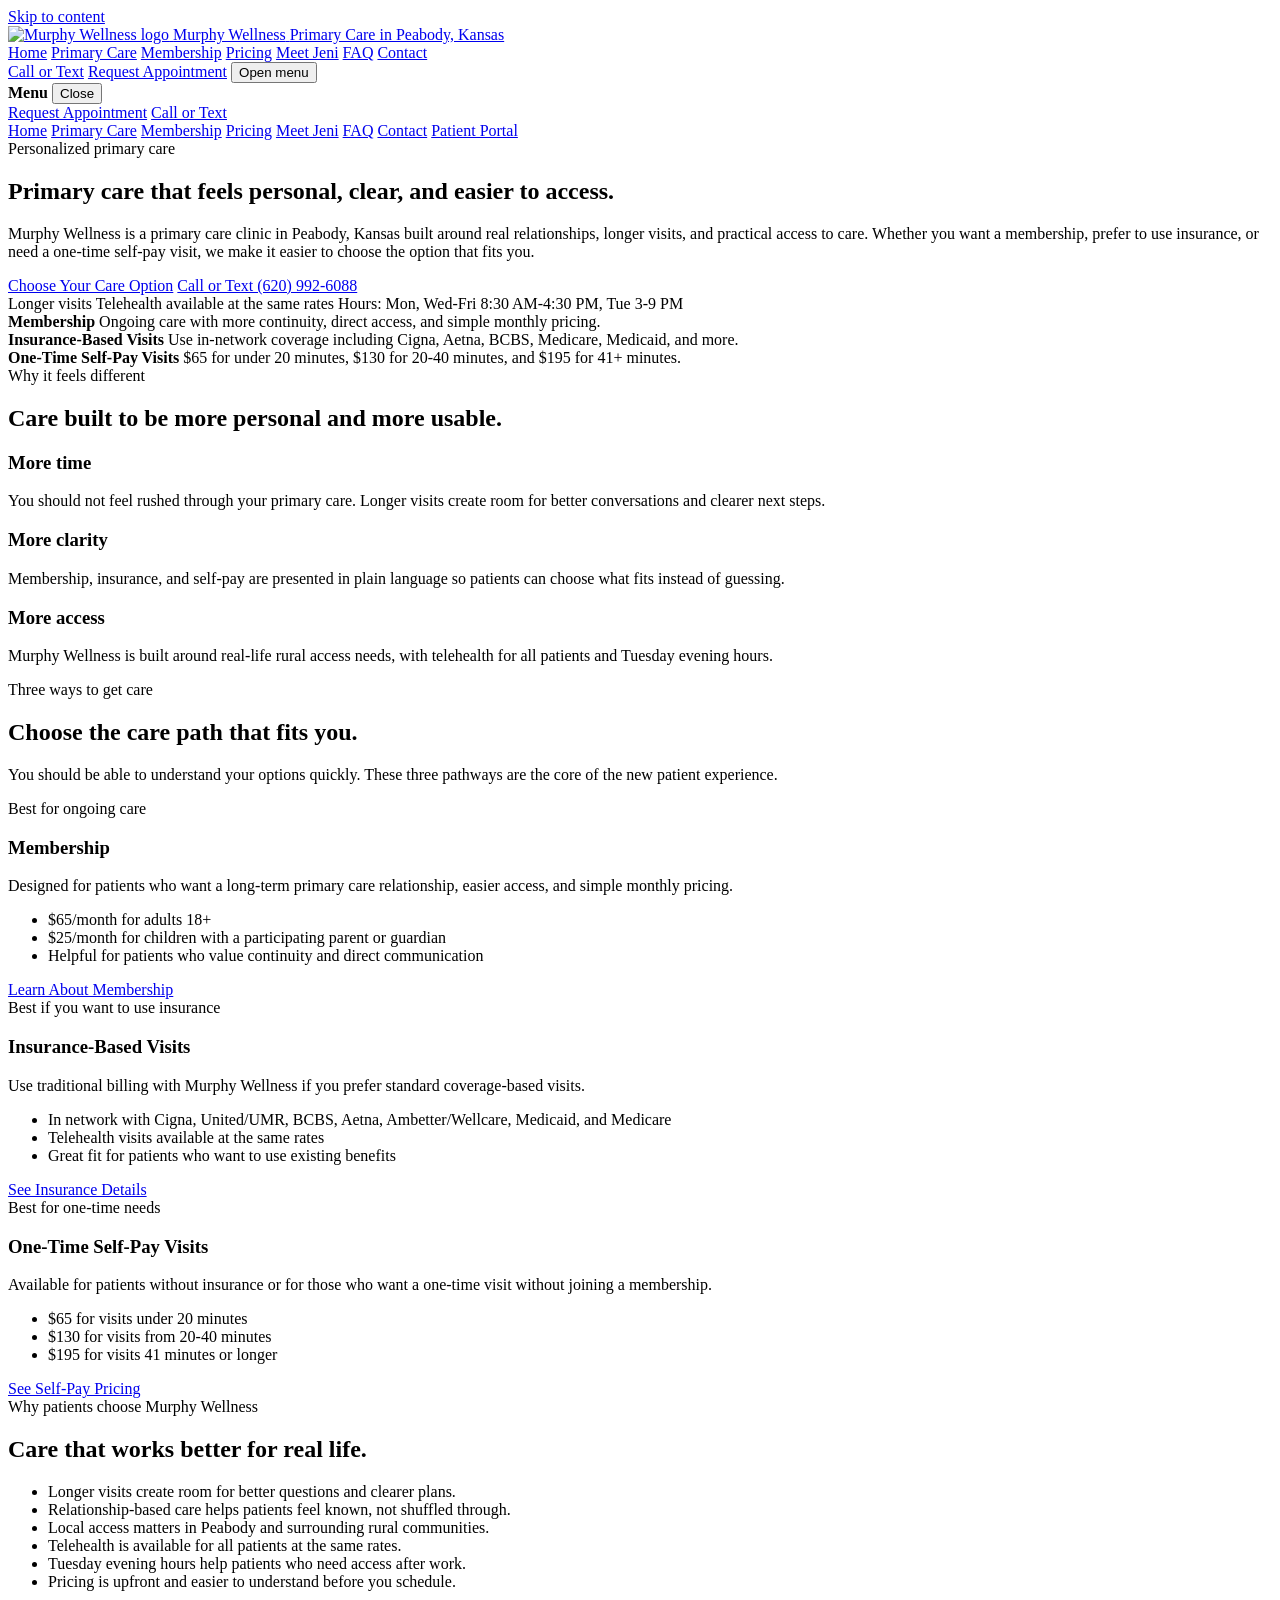
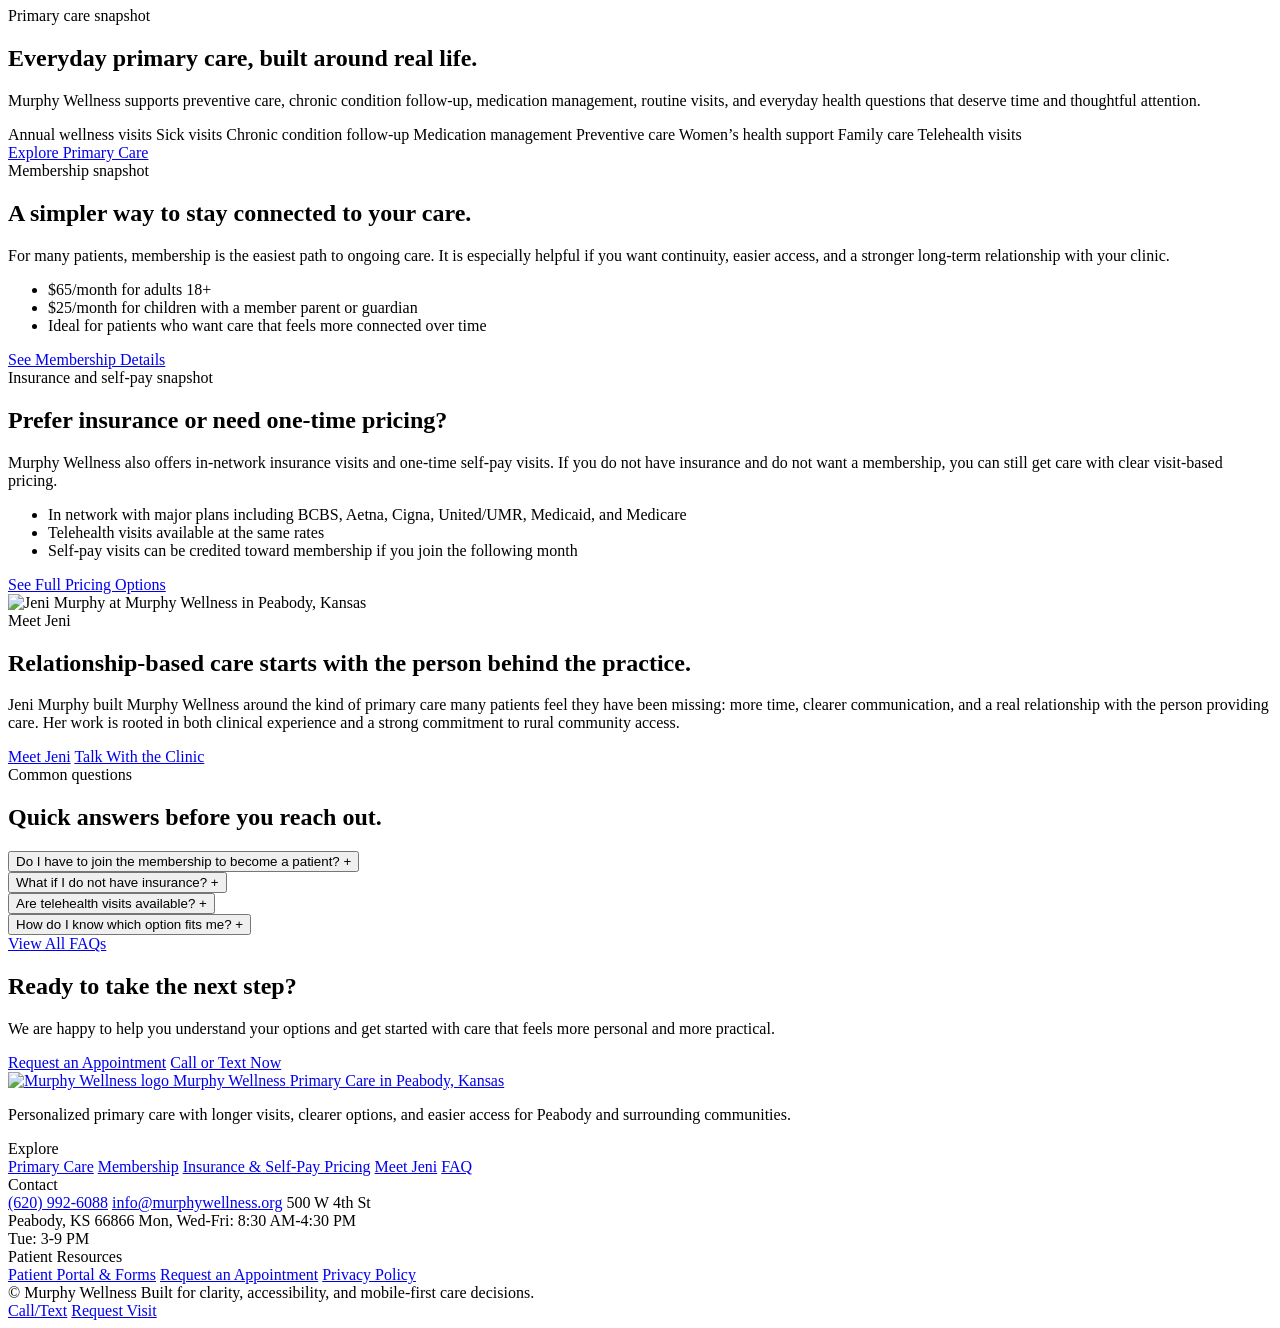
==== index.html @ ce794f13 "Add files via upload" ====
<!DOCTYPE html>
<html lang="en">
<head>
  <meta charset="utf-8">
  <meta name="viewport" content="width=device-width, initial-scale=1">
  <title>Murphy Wellness | Personalized Primary Care in Peabody, KS</title>
  <meta name="description" content="Murphy Wellness offers personalized primary care in Peabody, Kansas with membership, insurance-based visits, and one-time self-pay options from $65 to $195.">
  <link rel="preconnect" href="https://fonts.googleapis.com">
  <link rel="preconnect" href="https://fonts.gstatic.com" crossorigin>
  <link href="https://fonts.googleapis.com/css2?family=Fraunces:wght@600&family=Source+Sans+3:wght@400;600;700&display=swap" rel="stylesheet">
  <link rel="stylesheet" href="assets/css/styles.css">
</head>
<body>
  <a class="skip-link" href="#main">Skip to content</a>
  <header class="site-header" data-header>
    <div class="container header-inner">
      <a class="brand" href="index.html">
        <img class="brand-logo" src="assets/img/logo.jpeg" alt="Murphy Wellness logo">
        <span class="brand-text">
          <span class="brand-mark">Murphy Wellness</span>
          <span class="brand-sub">Primary Care in Peabody, Kansas</span>
        </span>
      </a>
      <nav class="desktop-nav" aria-label="Primary">
        <a href="index.html" aria-current="page">Home</a>
        <a href="primary-care.html">Primary Care</a>
        <a href="membership.html">Membership</a>
        <a href="pricing.html">Pricing</a>
        <a href="meet-jeni.html">Meet Jeni</a>
        <a href="faq.html">FAQ</a>
        <a href="contact.html">Contact</a>
      </nav>
      <div class="header-actions">
        <a class="button button-secondary" href="tel:16209926088">Call or Text</a>
        <a class="button button-primary" href="contact.html">Request Appointment</a>
        <button class="nav-toggle" type="button" aria-expanded="false" aria-controls="mobile-drawer" data-menu-toggle>
          <span class="nav-toggle-line"></span>
          <span class="sr-only">Open menu</span>
        </button>
      </div>
    </div>
  </header>

  <div class="mobile-drawer" id="mobile-drawer" aria-hidden="true" data-mobile-drawer>
    <div class="mobile-drawer-backdrop" data-menu-backdrop></div>
    <div class="mobile-drawer-panel">
      <div class="mobile-drawer-top">
        <strong>Menu</strong>
        <button class="drawer-close" type="button" data-menu-close>Close</button>
      </div>
      <a class="button button-primary" href="contact.html">Request Appointment</a>
      <a class="button button-secondary" href="tel:16209926088">Call or Text</a>
      <nav class="mobile-nav" aria-label="Mobile">
        <a href="index.html" aria-current="page">Home</a>
        <a href="primary-care.html">Primary Care</a>
        <a href="membership.html">Membership</a>
        <a href="pricing.html">Pricing</a>
        <a href="meet-jeni.html">Meet Jeni</a>
        <a href="faq.html">FAQ</a>
        <a href="contact.html">Contact</a>
        <a href="patient-portal.html">Patient Portal</a>
      </nav>
    </div>
  </div>

  <main id="main">
    <section class="home-hero">
      <div class="container hero-shell">
        <div class="hero-copy" data-reveal>
          <span class="eyebrow">Personalized primary care</span>
          <h1>Primary care that feels personal, clear, and easier to access.</h1>
          <p class="lead">Murphy Wellness is a primary care clinic in Peabody, Kansas built around real relationships, longer visits, and practical access to care. Whether you want a membership, prefer to use insurance, or need a one-time self-pay visit, we make it easier to choose the option that fits you.</p>
          <div class="hero-actions">
            <a class="button button-primary" href="pricing.html">Choose Your Care Option</a>
            <a class="button button-secondary" href="tel:16209926088">Call or Text (620) 992-6088</a>
          </div>
          <div class="hero-note">
            <span>Longer visits</span>
            <span>Telehealth available at the same rates</span>
            <span>Hours: Mon, Wed-Fri 8:30 AM-4:30 PM, Tue 3-9 PM</span>
          </div>
        </div>
        <div class="hero-visual" data-reveal>
          <div class="visual-stack">
            <div class="visual-card featured">
              <strong>Membership</strong>
              <span>Ongoing care with more continuity, direct access, and simple monthly pricing.</span>
            </div>
            <div class="visual-card">
              <strong>Insurance-Based Visits</strong>
              <span>Use in-network coverage including Cigna, Aetna, BCBS, Medicare, Medicaid, and more.</span>
            </div>
            <div class="visual-card">
              <strong>One-Time Self-Pay Visits</strong>
              <span>$65 for under 20 minutes, $130 for 20-40 minutes, and $195 for 41+ minutes.</span>
            </div>
          </div>
        </div>
      </div>
    </section>

    <section class="section alt">
      <div class="container">
        <div class="section-head" data-reveal>
          <span class="eyebrow">Why it feels different</span>
          <h2>Care built to be more personal and more usable.</h2>
        </div>
        <div class="grid-3">
          <article class="feature-card" data-reveal>
            <h3>More time</h3>
            <p>You should not feel rushed through your primary care. Longer visits create room for better conversations and clearer next steps.</p>
          </article>
          <article class="feature-card" data-reveal>
            <h3>More clarity</h3>
            <p>Membership, insurance, and self-pay are presented in plain language so patients can choose what fits instead of guessing.</p>
          </article>
          <article class="feature-card" data-reveal>
            <h3>More access</h3>
            <p>Murphy Wellness is built around real-life rural access needs, with telehealth for all patients and Tuesday evening hours.</p>
          </article>
        </div>
      </div>
    </section>

    <section class="section">
      <div class="container">
        <div class="section-head" data-reveal>
          <span class="eyebrow">Three ways to get care</span>
          <h2>Choose the care path that fits you.</h2>
          <p>You should be able to understand your options quickly. These three pathways are the core of the new patient experience.</p>
        </div>
        <div class="grid-3">
          <article class="card featured-card" data-reveal>
            <span class="mini-label">Best for ongoing care</span>
            <h3>Membership</h3>
            <p>Designed for patients who want a long-term primary care relationship, easier access, and simple monthly pricing.</p>
            <ul class="check-list">
              <li>$65/month for adults 18+</li>
              <li>$25/month for children with a participating parent or guardian</li>
              <li>Helpful for patients who value continuity and direct communication</li>
            </ul>
            <div class="option-actions">
              <a class="button button-primary" href="membership.html">Learn About Membership</a>
            </div>
          </article>
          <article class="card" data-reveal>
            <span class="mini-label">Best if you want to use insurance</span>
            <h3>Insurance-Based Visits</h3>
            <p>Use traditional billing with Murphy Wellness if you prefer standard coverage-based visits.</p>
            <ul class="check-list">
              <li>In network with Cigna, United/UMR, BCBS, Aetna, Ambetter/Wellcare, Medicaid, and Medicare</li>
              <li>Telehealth visits available at the same rates</li>
              <li>Great fit for patients who want to use existing benefits</li>
            </ul>
            <div class="option-actions">
              <a class="button button-secondary" href="pricing.html">See Insurance Details</a>
            </div>
          </article>
          <article class="card" data-reveal>
            <span class="mini-label">Best for one-time needs</span>
            <h3>One-Time Self-Pay Visits</h3>
            <p>Available for patients without insurance or for those who want a one-time visit without joining a membership.</p>
            <ul class="check-list">
              <li>$65 for visits under 20 minutes</li>
              <li>$130 for visits from 20-40 minutes</li>
              <li>$195 for visits 41 minutes or longer</li>
            </ul>
            <div class="option-actions">
              <a class="button button-secondary" href="pricing.html">See Self-Pay Pricing</a>
            </div>
          </article>
        </div>
      </div>
    </section>

    <section class="section alt">
      <div class="container split-panel">
        <div class="section-panel" data-reveal>
          <span class="eyebrow">Why patients choose Murphy Wellness</span>
          <h2>Care that works better for real life.</h2>
          <ul class="check-list">
            <li>Longer visits create room for better questions and clearer plans.</li>
            <li>Relationship-based care helps patients feel known, not shuffled through.</li>
            <li>Local access matters in Peabody and surrounding rural communities.</li>
            <li>Telehealth is available for all patients at the same rates.</li>
            <li>Tuesday evening hours help patients who need access after work.</li>
            <li>Pricing is upfront and easier to understand before you schedule.</li>
          </ul>
        </div>
        <div class="section-panel" data-reveal>
          <span class="eyebrow">Primary care snapshot</span>
          <h2>Everyday primary care, built around real life.</h2>
          <p>Murphy Wellness supports preventive care, chronic condition follow-up, medication management, routine visits, and everyday health questions that deserve time and thoughtful attention.</p>
          <div class="chip-wrap">
            <span class="chip">Annual wellness visits</span>
            <span class="chip">Sick visits</span>
            <span class="chip">Chronic condition follow-up</span>
            <span class="chip">Medication management</span>
            <span class="chip">Preventive care</span>
            <span class="chip">Women’s health support</span>
            <span class="chip">Family care</span>
            <span class="chip">Telehealth visits</span>
          </div>
          <div class="section-actions">
            <a class="button button-primary" href="primary-care.html">Explore Primary Care</a>
          </div>
        </div>
      </div>
    </section>

    <section class="section">
      <div class="container grid-2">
        <article class="pricing-panel featured-card" data-reveal>
          <span class="eyebrow">Membership snapshot</span>
          <h2>A simpler way to stay connected to your care.</h2>
          <p>For many patients, membership is the easiest path to ongoing care. It is especially helpful if you want continuity, easier access, and a stronger long-term relationship with your clinic.</p>
          <ul class="check-list">
            <li>$65/month for adults 18+</li>
            <li>$25/month for children with a member parent or guardian</li>
            <li>Ideal for patients who want care that feels more connected over time</li>
          </ul>
          <div class="section-actions">
            <a class="button button-primary" href="membership.html">See Membership Details</a>
          </div>
        </article>
        <article class="pricing-panel" data-reveal>
          <span class="eyebrow">Insurance and self-pay snapshot</span>
          <h2>Prefer insurance or need one-time pricing?</h2>
          <p>Murphy Wellness also offers in-network insurance visits and one-time self-pay visits. If you do not have insurance and do not want a membership, you can still get care with clear visit-based pricing.</p>
          <ul class="check-list">
            <li>In network with major plans including BCBS, Aetna, Cigna, United/UMR, Medicaid, and Medicare</li>
            <li>Telehealth visits available at the same rates</li>
            <li>Self-pay visits can be credited toward membership if you join the following month</li>
          </ul>
          <div class="section-actions">
            <a class="button button-secondary" href="pricing.html">See Full Pricing Options</a>
          </div>
        </article>
      </div>
    </section>

    <section class="section alt">
      <div class="container split-panel">
        <div class="photo-panel has-image" data-reveal>
          <img src="assets/img/jeni-murphy.jpg" alt="Jeni Murphy at Murphy Wellness in Peabody, Kansas">
        </div>
        <div class="section-panel" data-reveal>
          <span class="eyebrow">Meet Jeni</span>
          <h2>Relationship-based care starts with the person behind the practice.</h2>
          <p>Jeni Murphy built Murphy Wellness around the kind of primary care many patients feel they have been missing: more time, clearer communication, and a real relationship with the person providing care. Her work is rooted in both clinical experience and a strong commitment to rural community access.</p>
          <div class="section-actions">
            <a class="button button-primary" href="meet-jeni.html">Meet Jeni</a>
            <a class="button button-ghost" href="contact.html">Talk With the Clinic</a>
          </div>
        </div>
      </div>
    </section>

    <section class="section">
      <div class="container">
        <div class="section-head" data-reveal>
          <span class="eyebrow">Common questions</span>
          <h2>Quick answers before you reach out.</h2>
        </div>
        <div class="faq-group">
          <article class="faq-item" data-reveal>
            <button class="faq-trigger" type="button" aria-expanded="false" aria-controls="home-faq-1" data-accordion-trigger>
              <span>Do I have to join the membership to become a patient?</span>
              <span class="faq-icon">+</span>
            </button>
            <div class="faq-panel" id="home-faq-1" hidden>
              <p>No. Murphy Wellness offers membership, insurance-based visits, and one-time self-pay visits.</p>
            </div>
          </article>
          <article class="faq-item" data-reveal>
            <button class="faq-trigger" type="button" aria-expanded="false" aria-controls="home-faq-2" data-accordion-trigger>
              <span>What if I do not have insurance?</span>
              <span class="faq-icon">+</span>
            </button>
            <div class="faq-panel" id="home-faq-2" hidden>
              <p>You can schedule a one-time self-pay visit. Pricing is $65 for under 20 minutes, $130 for 20-40 minutes, and $195 for 41+ minutes.</p>
            </div>
          </article>
          <article class="faq-item" data-reveal>
            <button class="faq-trigger" type="button" aria-expanded="false" aria-controls="home-faq-3" data-accordion-trigger>
              <span>Are telehealth visits available?</span>
              <span class="faq-icon">+</span>
            </button>
            <div class="faq-panel" id="home-faq-3" hidden>
              <p>Yes. Telehealth visits are available for all patients at the same rates as in-person care.</p>
            </div>
          </article>
          <article class="faq-item" data-reveal>
            <button class="faq-trigger" type="button" aria-expanded="false" aria-controls="home-faq-4" data-accordion-trigger>
              <span>How do I know which option fits me?</span>
              <span class="faq-icon">+</span>
            </button>
            <div class="faq-panel" id="home-faq-4" hidden>
              <p>Call, text, or message the clinic. We can help you understand whether membership, insurance, or one-time self-pay makes the most sense for your needs.</p>
            </div>
          </article>
        </div>
        <div class="section-actions" data-reveal>
          <a class="button button-secondary" href="faq.html">View All FAQs</a>
        </div>
      </div>
    </section>

    <section class="section tight">
      <div class="container">
        <div class="cta-band" data-reveal>
          <h2>Ready to take the next step?</h2>
          <p>We are happy to help you understand your options and get started with care that feels more personal and more practical.</p>
          <div class="section-actions">
            <a class="button button-primary" href="contact.html">Request an Appointment</a>
            <a class="button button-secondary" href="tel:16209926088">Call or Text Now</a>
          </div>
        </div>
      </div>
    </section>
  </main>

  <footer class="site-footer">
    <div class="container">
      <div class="footer-grid">
        <div>
          <a class="brand" href="index.html">
            <img class="brand-logo" src="assets/img/logo.jpeg" alt="Murphy Wellness logo">
            <span class="brand-text">
              <span class="brand-mark">Murphy Wellness</span>
              <span class="brand-sub">Primary Care in Peabody, Kansas</span>
            </span>
          </a>
          <p>Personalized primary care with longer visits, clearer options, and easier access for Peabody and surrounding communities.</p>
        </div>
        <div>
          <div class="footer-title">Explore</div>
          <div class="footer-links">
            <a href="primary-care.html">Primary Care</a>
            <a href="membership.html">Membership</a>
            <a href="pricing.html">Insurance &amp; Self-Pay Pricing</a>
            <a href="meet-jeni.html">Meet Jeni</a>
            <a href="faq.html">FAQ</a>
          </div>
        </div>
        <div>
          <div class="footer-title">Contact</div>
          <div class="footer-links">
            <a href="tel:16209926088">(620) 992-6088</a>
            <a href="mailto:info@murphywellness.org">info@murphywellness.org</a>
            <span>500 W 4th St<br>Peabody, KS 66866</span>
            <span>Mon, Wed-Fri: 8:30 AM-4:30 PM<br>Tue: 3-9 PM</span>
          </div>
        </div>
        <div>
          <div class="footer-title">Patient Resources</div>
          <div class="footer-links">
            <a href="patient-portal.html">Patient Portal &amp; Forms</a>
            <a href="contact.html">Request an Appointment</a>
            <a href="privacy-policy.html">Privacy Policy</a>
          </div>
        </div>
      </div>
      <div class="footer-bottom">
        <span>&copy; <span data-year></span> Murphy Wellness</span>
        <span>Built for clarity, accessibility, and mobile-first care decisions.</span>
      </div>
    </div>
  </footer>

  <div class="sticky-mobile-cta">
    <a class="button button-secondary" href="tel:16209926088">Call/Text</a>
    <a class="button button-primary" href="contact.html">Request Visit</a>
  </div>

  <script src="assets/js/site.js" defer></script>
</body>
</html>
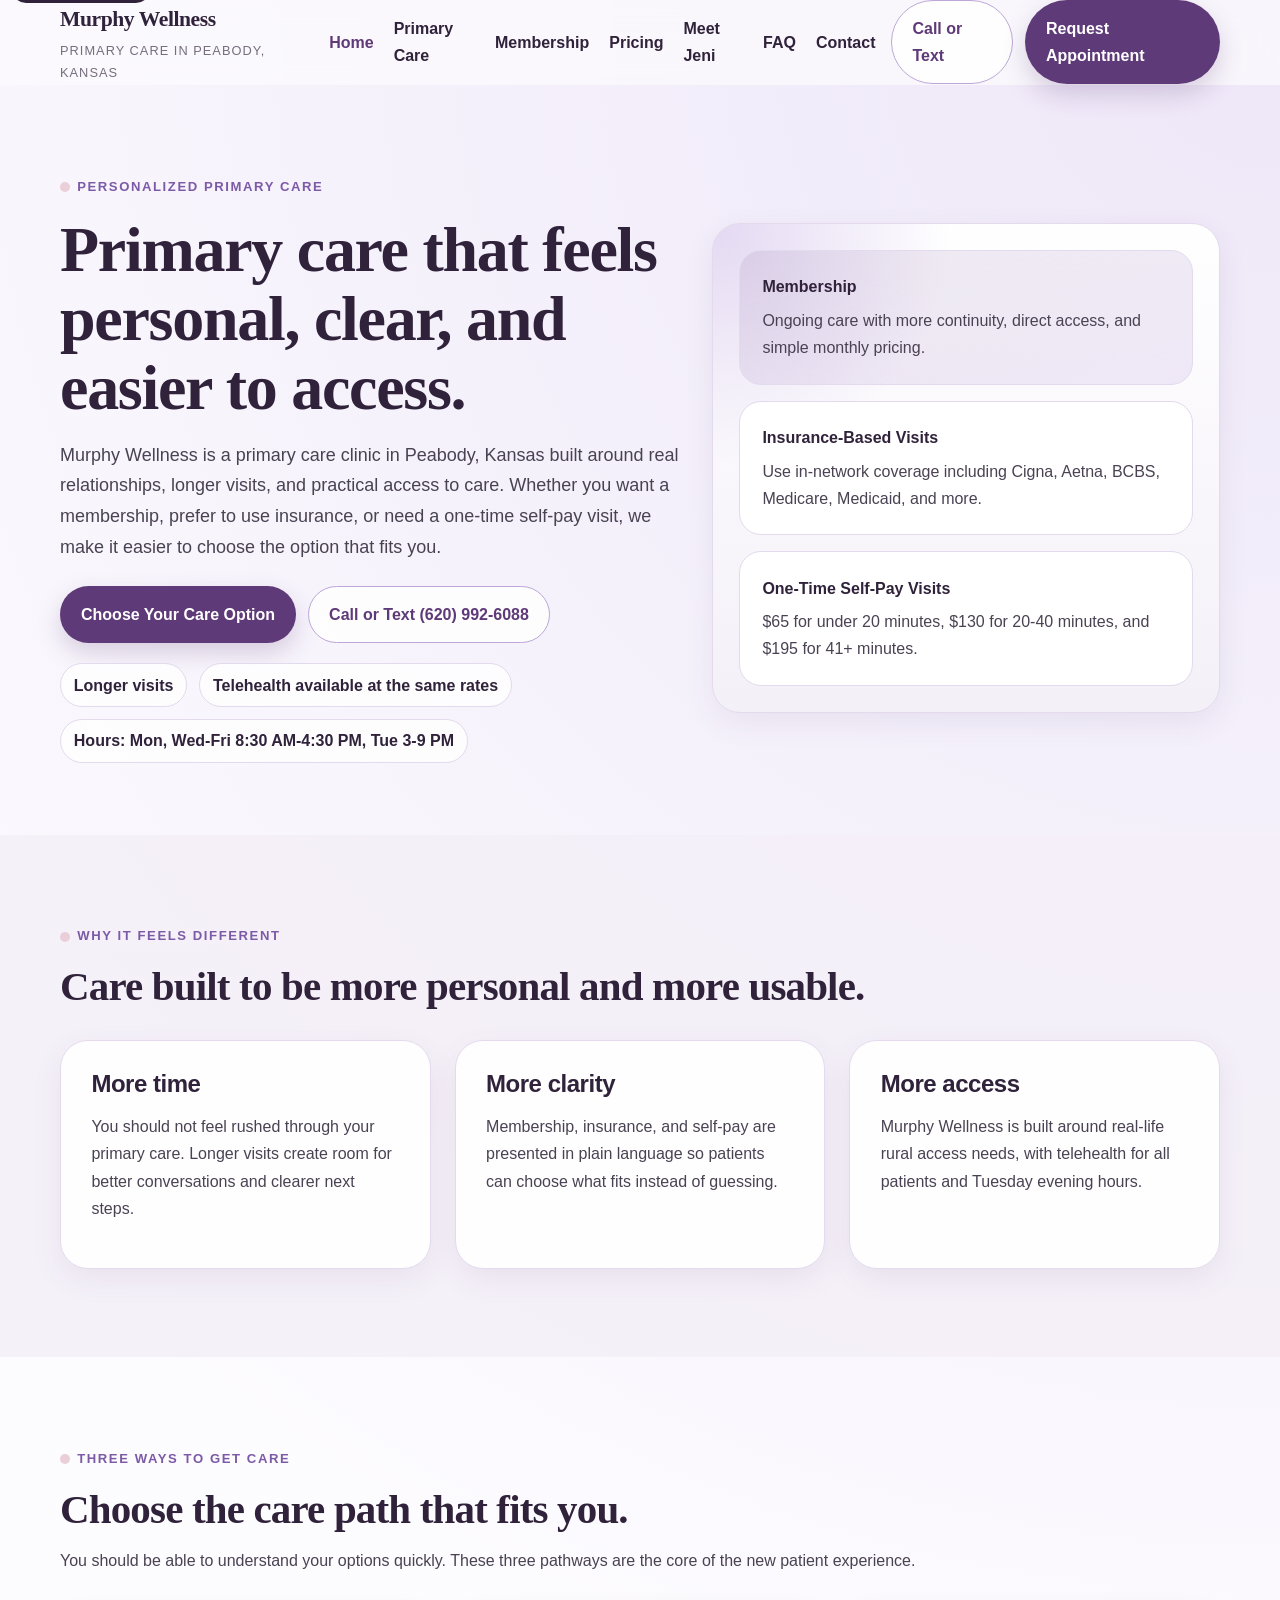
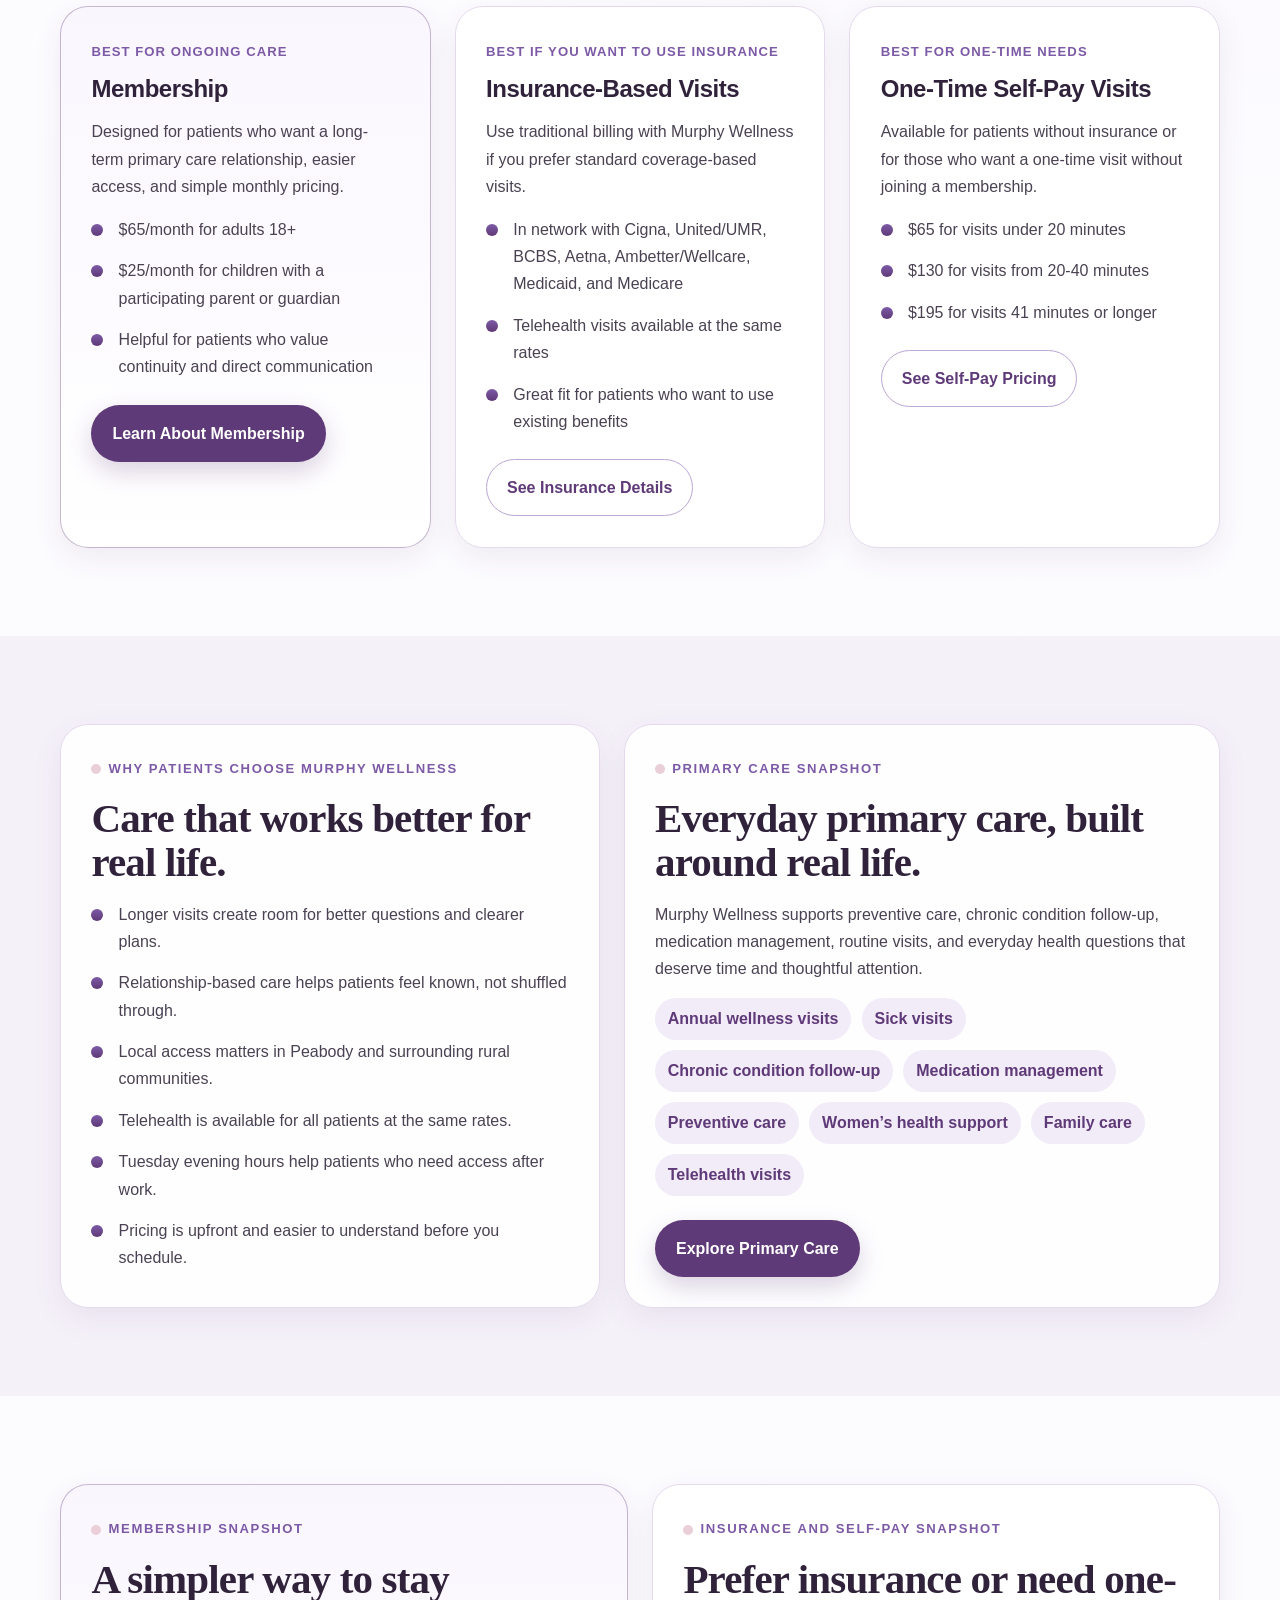
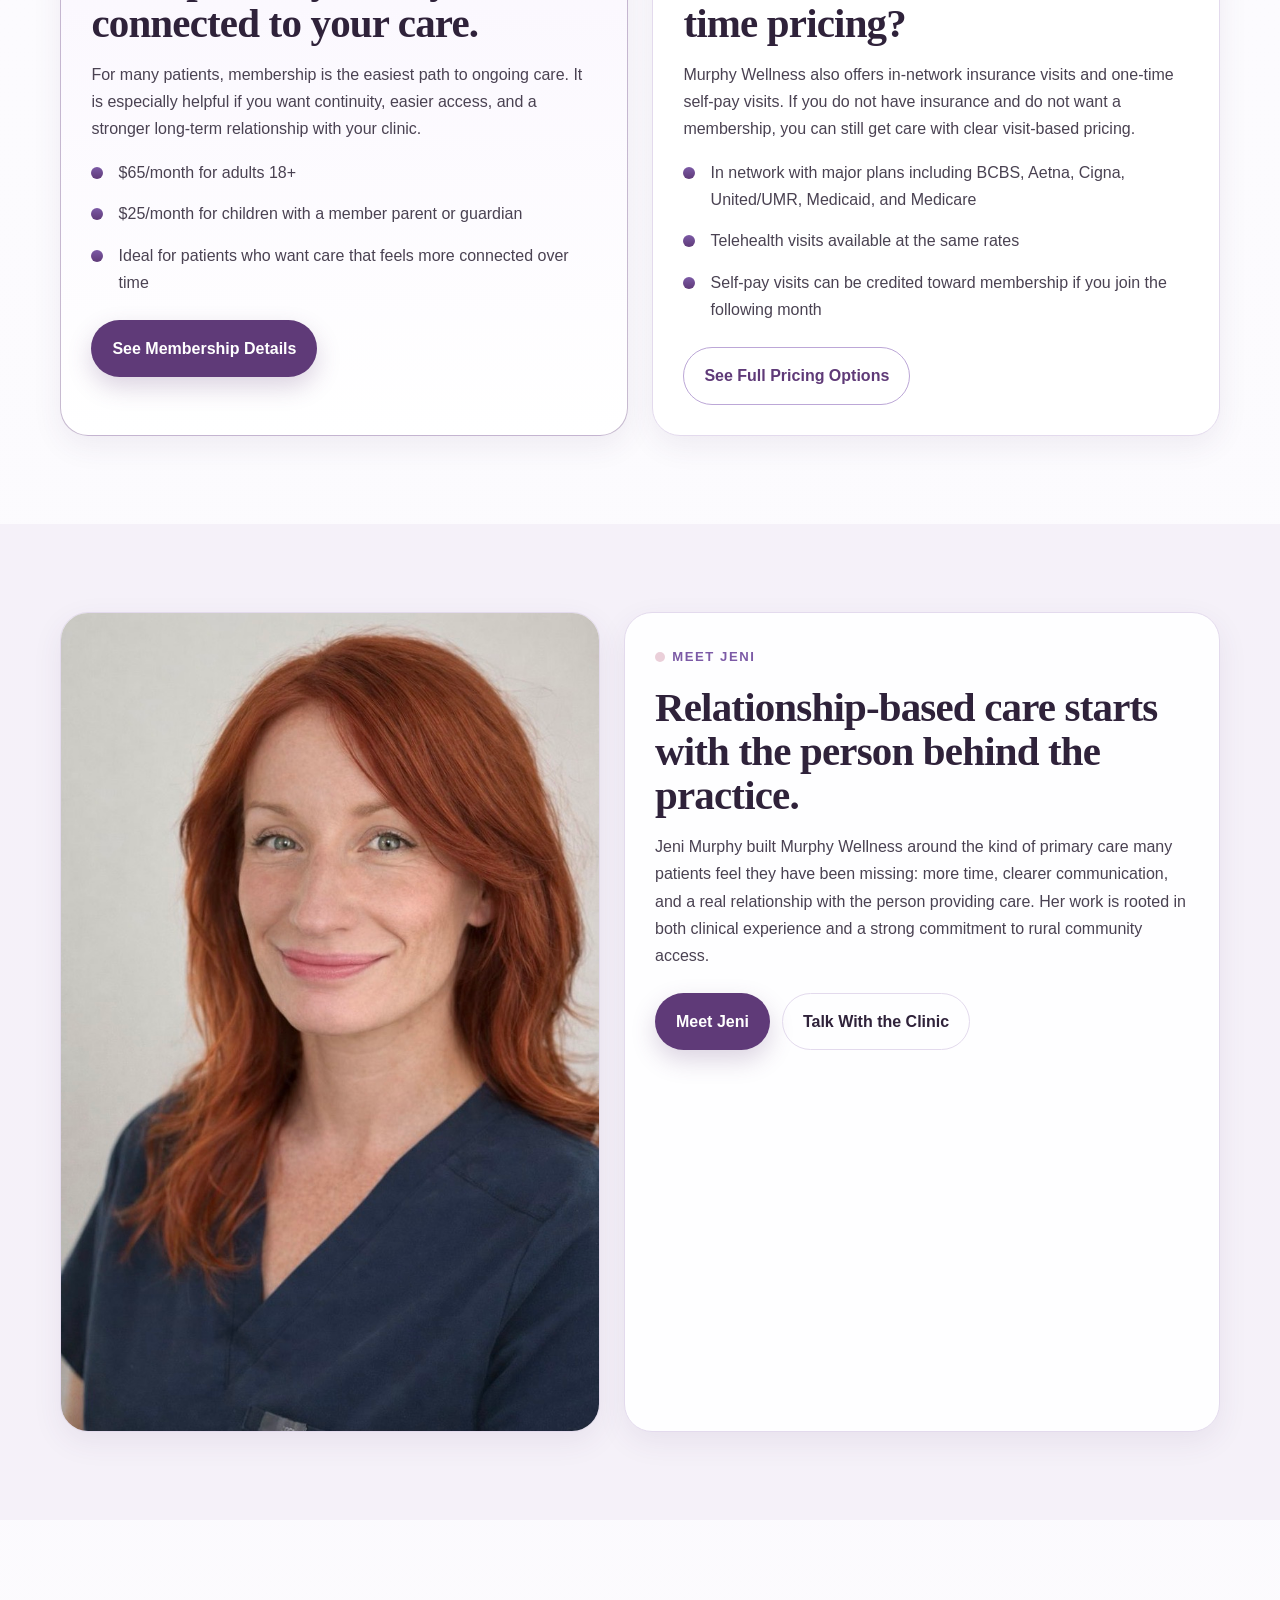
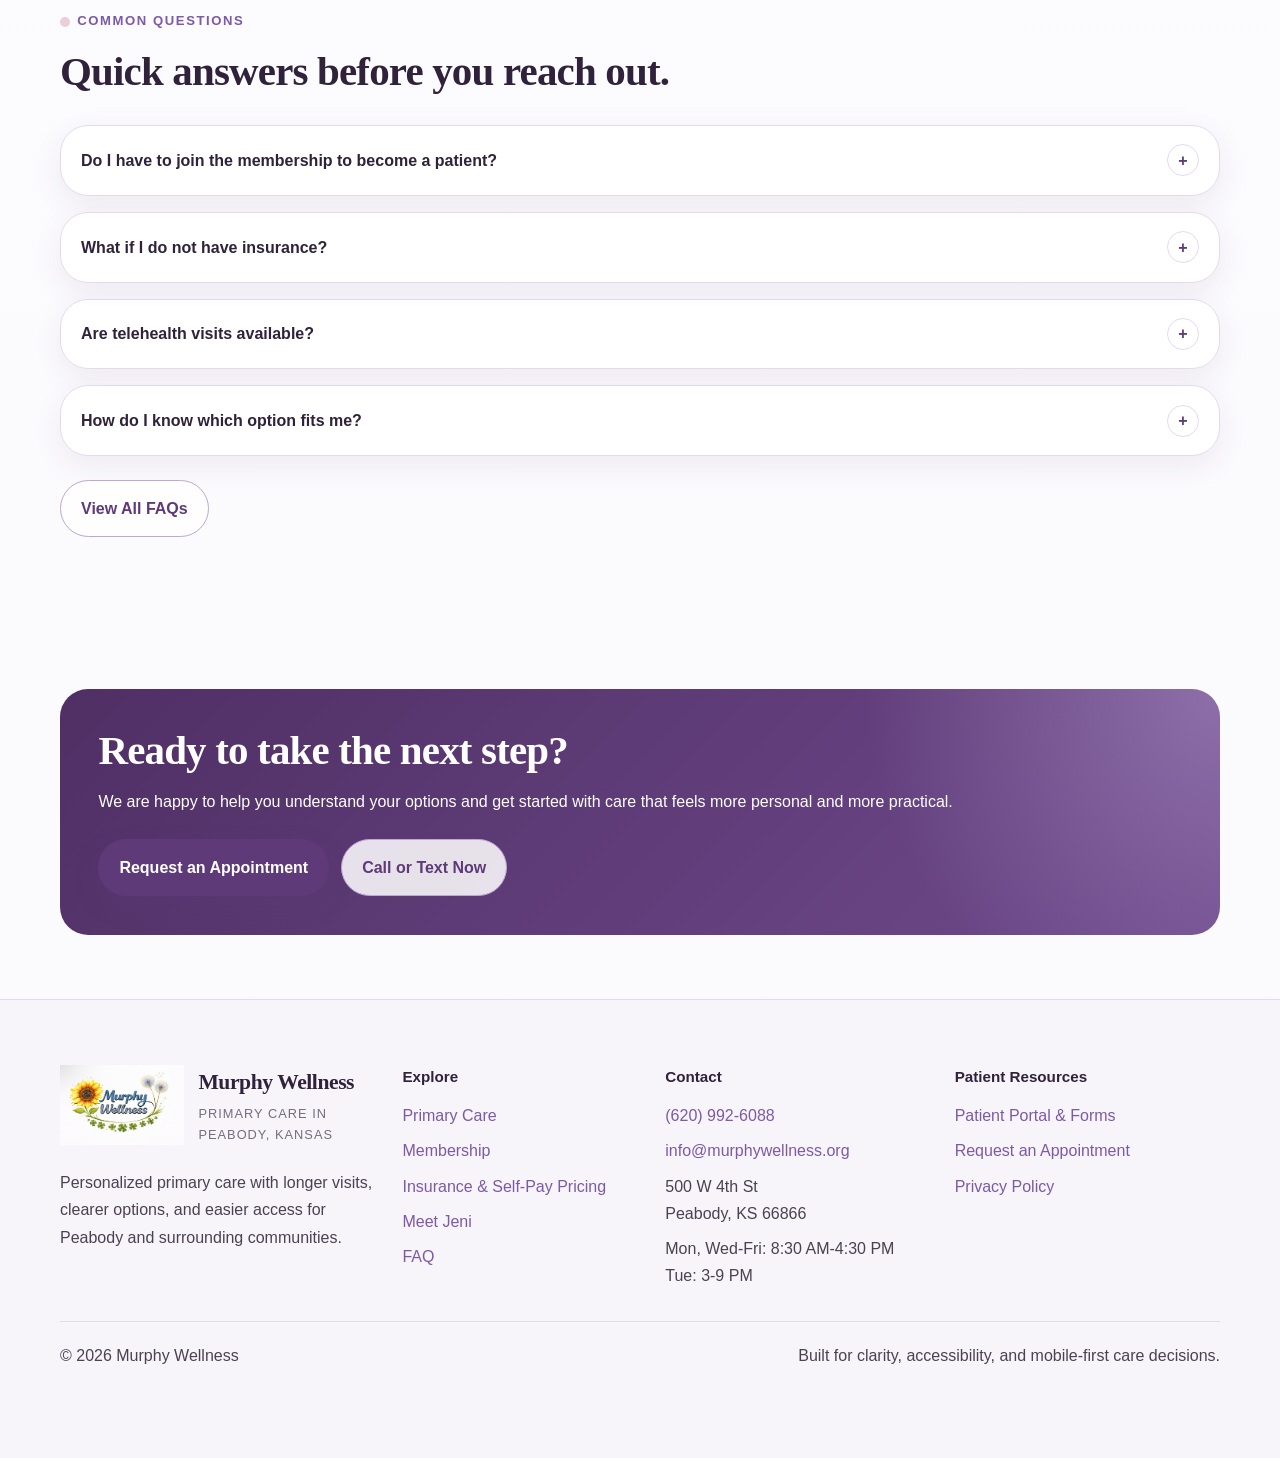
==== commit b58d0bc9: "Update Murphy Wellness site build and launch assets" ====
--- a/index.html
+++ b/index.html
@@ -5,10 +5,57 @@
   <meta name="viewport" content="width=device-width, initial-scale=1">
   <title>Murphy Wellness | Personalized Primary Care in Peabody, KS</title>
   <meta name="description" content="Murphy Wellness offers personalized primary care in Peabody, Kansas with membership, insurance-based visits, and one-time self-pay options from $65 to $195.">
+  <meta name="theme-color" content="#5f3a78">
+  <link rel="icon" type="image/jpeg" href="assets/img/logo.jpeg">
+  <link rel="apple-touch-icon" href="assets/img/logo.jpeg">
+  <link rel="manifest" href="site.webmanifest">
   <link rel="preconnect" href="https://fonts.googleapis.com">
   <link rel="preconnect" href="https://fonts.gstatic.com" crossorigin>
   <link href="https://fonts.googleapis.com/css2?family=Fraunces:wght@600&family=Source+Sans+3:wght@400;600;700&display=swap" rel="stylesheet">
   <link rel="stylesheet" href="assets/css/styles.css">
+  <script type="application/ld+json">
+  {
+    "@context": "https://schema.org",
+    "@type": "MedicalClinic",
+    "name": "Murphy Wellness",
+    "url": "https://murphywellness.org/",
+    "image": "https://murphywellness.org/assets/img/logo.jpeg",
+    "telephone": "+1-620-992-6088",
+    "email": "info@premonition.health",
+    "priceRange": "$25-$195",
+    "address": {
+      "@type": "PostalAddress",
+      "streetAddress": "500 W 4th St",
+      "addressLocality": "Peabody",
+      "addressRegion": "KS",
+      "postalCode": "66866",
+      "addressCountry": "US"
+    },
+    "areaServed": [
+      "Peabody, Kansas",
+      "Marion County, Kansas"
+    ],
+    "openingHoursSpecification": [
+      {
+        "@type": "OpeningHoursSpecification",
+        "dayOfWeek": [
+          "Monday",
+          "Wednesday",
+          "Thursday",
+          "Friday"
+        ],
+        "opens": "08:30",
+        "closes": "16:30"
+      },
+      {
+        "@type": "OpeningHoursSpecification",
+        "dayOfWeek": "Tuesday",
+        "opens": "15:00",
+        "closes": "21:00"
+      }
+    ]
+  }
+  </script>
 </head>
 <body>
   <a class="skip-link" href="#main">Skip to content</a>
--- a/assets/css/styles.css
+++ b/assets/css/styles.css
@@ -0,0 +1,1042 @@
+:root {
+  --color-primary: #5f3a78;
+  --color-primary-dark: #4f2f64;
+  --color-secondary: #7c5aa6;
+  --color-lavender: #cdb9e8;
+  --color-highlight: #f3ecfa;
+  --color-page: #fbfafd;
+  --color-surface: #ffffff;
+  --color-surface-alt: #f4f0f8;
+  --color-border: #e3daed;
+  --color-heading: #2f223a;
+  --color-text: #4a4252;
+  --color-muted: #766d7f;
+  --color-reassure: #dde9da;
+  --color-blush: #eacfd9;
+  --shadow-soft: 0 10px 30px rgba(73, 45, 96, 0.08);
+  --shadow-card: 0 12px 32px rgba(61, 38, 80, 0.08);
+  --radius-sm: 14px;
+  --radius-md: 20px;
+  --radius-lg: 28px;
+  --radius-pill: 999px;
+  --container: 1160px;
+  --container-narrow: 720px;
+  --space-1: 0.5rem;
+  --space-2: 0.75rem;
+  --space-3: 1rem;
+  --space-4: 1.25rem;
+  --space-5: 1.5rem;
+  --space-6: 2rem;
+  --space-7: 2.5rem;
+  --space-8: 3rem;
+  --space-9: 4rem;
+  --space-10: 5.5rem;
+  --font-heading: "Fraunces", Georgia, serif;
+  --font-body: "Source Sans 3", "Segoe UI", Arial, sans-serif;
+}
+
+*,
+*::before,
+*::after {
+  box-sizing: border-box;
+}
+
+html {
+  scroll-behavior: smooth;
+}
+
+body {
+  margin: 0;
+  font-family: var(--font-body);
+  color: var(--color-text);
+  background:
+    radial-gradient(circle at top right, rgba(205, 185, 232, 0.32), transparent 28%),
+    linear-gradient(180deg, #fdfcff 0%, var(--color-page) 100%);
+  line-height: 1.7;
+}
+
+.sr-only {
+  position: absolute;
+  width: 1px;
+  height: 1px;
+  padding: 0;
+  margin: -1px;
+  overflow: hidden;
+  clip: rect(0, 0, 0, 0);
+  white-space: nowrap;
+  border: 0;
+}
+
+body.nav-open {
+  overflow: hidden;
+}
+
+img {
+  max-width: 100%;
+  display: block;
+}
+
+a {
+  color: var(--color-secondary);
+  text-decoration-thickness: 1px;
+  text-underline-offset: 0.16em;
+}
+
+a:hover {
+  color: var(--color-primary-dark);
+}
+
+button,
+input,
+textarea,
+select {
+  font: inherit;
+}
+
+button {
+  cursor: pointer;
+}
+
+.skip-link {
+  position: absolute;
+  left: 12px;
+  top: -48px;
+  background: var(--color-heading);
+  color: #fff;
+  padding: 0.75rem 1rem;
+  border-radius: var(--radius-sm);
+  z-index: 2000;
+}
+
+.skip-link:focus {
+  top: 12px;
+}
+
+.site-header {
+  position: sticky;
+  top: 0;
+  z-index: 1000;
+  background: rgba(251, 250, 253, 0.78);
+  backdrop-filter: blur(16px);
+  border-bottom: 1px solid transparent;
+  transition: background-color 200ms ease, box-shadow 200ms ease, border-color 200ms ease;
+}
+
+.site-header.is-scrolled {
+  background: rgba(255, 255, 255, 0.96);
+  border-bottom-color: var(--color-border);
+  box-shadow: 0 8px 24px rgba(61, 38, 80, 0.08);
+}
+
+.container {
+  width: min(calc(100% - 2rem), var(--container));
+  margin: 0 auto;
+}
+
+.container.narrow {
+  width: min(calc(100% - 2rem), var(--container-narrow));
+}
+
+.header-inner {
+  display: flex;
+  align-items: center;
+  justify-content: space-between;
+  gap: 1rem;
+  min-height: 84px;
+}
+
+.site-header .brand {
+  gap: 0.5rem;
+}
+
+.site-header .brand-logo {
+  display: none;
+}
+
+.site-header .brand-text {
+  display: inline-flex;
+}
+
+.brand {
+  display: inline-flex;
+  align-items: center;
+  gap: 0.9rem;
+  color: var(--color-heading);
+  text-decoration: none;
+}
+
+.brand-logo {
+  width: clamp(72px, 10vw, 124px);
+  height: auto;
+  object-fit: contain;
+}
+
+.brand-text {
+  display: inline-flex;
+  flex-direction: column;
+  gap: 0.15rem;
+}
+
+.brand-mark {
+  font-family: var(--font-heading);
+  font-size: 1.35rem;
+  font-weight: 600;
+  letter-spacing: -0.02em;
+}
+
+.brand-sub {
+  font-size: 0.8rem;
+  color: var(--color-muted);
+  letter-spacing: 0.08em;
+  text-transform: uppercase;
+}
+
+.desktop-nav {
+  display: flex;
+  align-items: center;
+  gap: 1.25rem;
+}
+
+.desktop-nav a {
+  color: var(--color-heading);
+  text-decoration: none;
+  font-weight: 600;
+}
+
+.desktop-nav a[aria-current="page"] {
+  color: var(--color-primary);
+}
+
+.header-actions {
+  display: flex;
+  align-items: center;
+  gap: 0.75rem;
+}
+
+.button {
+  display: inline-flex;
+  align-items: center;
+  justify-content: center;
+  gap: 0.5rem;
+  min-height: 52px;
+  padding: 0.875rem 1.25rem;
+  border: 1px solid transparent;
+  border-radius: var(--radius-pill);
+  font-weight: 700;
+  text-decoration: none;
+  transition: transform 180ms ease, box-shadow 180ms ease, background-color 180ms ease, color 180ms ease, border-color 180ms ease;
+}
+
+.button:hover {
+  transform: translateY(-1px);
+}
+
+.button:focus-visible,
+.nav-toggle:focus-visible,
+.faq-trigger:focus-visible,
+input:focus-visible,
+textarea:focus-visible,
+select:focus-visible {
+  outline: 3px solid var(--color-lavender);
+  outline-offset: 3px;
+}
+
+.button-primary {
+  color: #fff;
+  background: var(--color-primary);
+  box-shadow: 0 10px 24px rgba(95, 58, 120, 0.22);
+}
+
+.button-primary:hover {
+  color: #fff;
+  background: var(--color-primary-dark);
+  box-shadow: 0 14px 28px rgba(95, 58, 120, 0.28);
+}
+
+.button-secondary {
+  color: var(--color-primary);
+  border-color: #bca7d7;
+  background: rgba(255, 255, 255, 0.85);
+}
+
+.button-secondary:hover {
+  background: var(--color-highlight);
+}
+
+.button-ghost {
+  color: var(--color-heading);
+  background: transparent;
+  border-color: var(--color-border);
+}
+
+.nav-toggle {
+  display: none;
+  align-items: center;
+  justify-content: center;
+  width: 48px;
+  height: 48px;
+  border-radius: 14px;
+  border: 1px solid var(--color-border);
+  background: #fff;
+}
+
+.nav-toggle-line,
+.nav-toggle-line::before,
+.nav-toggle-line::after {
+  width: 18px;
+  height: 2px;
+  border-radius: 2px;
+  background: var(--color-heading);
+  display: block;
+  content: "";
+  transition: transform 180ms ease, opacity 180ms ease;
+}
+
+.nav-toggle-line::before {
+  transform: translateY(-6px);
+}
+
+.nav-toggle-line::after {
+  transform: translateY(4px);
+}
+
+.nav-open .nav-toggle-line {
+  background: transparent;
+}
+
+.nav-open .nav-toggle-line::before {
+  transform: rotate(45deg);
+}
+
+.nav-open .nav-toggle-line::after {
+  transform: rotate(-45deg);
+}
+
+.mobile-drawer {
+  position: fixed;
+  inset: 0;
+  z-index: 1100;
+  display: none;
+}
+
+.mobile-drawer[aria-hidden="false"] {
+  display: block;
+}
+
+.mobile-drawer-backdrop {
+  position: absolute;
+  inset: 0;
+  background: rgba(34, 24, 43, 0.36);
+}
+
+.mobile-drawer-panel {
+  position: absolute;
+  top: 0;
+  right: 0;
+  width: min(90vw, 360px);
+  height: 100%;
+  padding: 1.25rem;
+  background: #fff;
+  box-shadow: -10px 0 30px rgba(34, 24, 43, 0.16);
+  display: grid;
+  align-content: start;
+  gap: 1rem;
+}
+
+.mobile-drawer-top {
+  display: flex;
+  align-items: center;
+  justify-content: space-between;
+}
+
+.drawer-close {
+  border: 1px solid var(--color-border);
+  background: #fff;
+  border-radius: 12px;
+  padding: 0.7rem 0.9rem;
+}
+
+.mobile-nav {
+  display: grid;
+  gap: 0.35rem;
+}
+
+.mobile-nav a {
+  padding: 0.85rem 0.25rem;
+  color: var(--color-heading);
+  text-decoration: none;
+  font-size: 1.05rem;
+  font-weight: 700;
+}
+
+.page-hero,
+.home-hero {
+  padding: 5.5rem 0 4.5rem;
+}
+
+.hero-shell {
+  display: grid;
+  grid-template-columns: 1.1fr 0.9fr;
+  gap: 2rem;
+  align-items: center;
+}
+
+.eyebrow {
+  display: inline-flex;
+  align-items: center;
+  gap: 0.45rem;
+  margin-bottom: 1rem;
+  font-size: 0.82rem;
+  font-weight: 700;
+  letter-spacing: 0.12em;
+  text-transform: uppercase;
+  color: var(--color-secondary);
+}
+
+.eyebrow::before {
+  content: "";
+  width: 10px;
+  height: 10px;
+  border-radius: 50%;
+  background: var(--color-blush);
+}
+
+h1,
+h2,
+h3,
+h4 {
+  margin: 0 0 1rem;
+  color: var(--color-heading);
+  line-height: 1.08;
+  letter-spacing: -0.02em;
+}
+
+h1 {
+  font-family: var(--font-heading);
+  font-size: clamp(2.7rem, 5vw, 4.65rem);
+  font-weight: 600;
+}
+
+h2 {
+  font-family: var(--font-heading);
+  font-size: clamp(2rem, 3.2vw, 3rem);
+  font-weight: 600;
+}
+
+h3 {
+  font-size: 1.5rem;
+  font-weight: 700;
+}
+
+h4 {
+  font-size: 1.125rem;
+  font-weight: 700;
+}
+
+.lead {
+  font-size: 1.125rem;
+  max-width: 58ch;
+}
+
+.hero-copy p,
+.section-copy p,
+.card p,
+.faq-panel p,
+li {
+  max-width: 70ch;
+}
+
+.hero-actions,
+.section-actions,
+.option-actions {
+  display: flex;
+  flex-wrap: wrap;
+  gap: 0.75rem;
+  margin-top: 1.5rem;
+}
+
+.hero-note {
+  display: flex;
+  flex-wrap: wrap;
+  gap: 0.75rem;
+  margin-top: 1.25rem;
+}
+
+.hero-note span,
+.pill {
+  display: inline-flex;
+  align-items: center;
+  gap: 0.4rem;
+  min-height: 38px;
+  padding: 0.45rem 0.8rem;
+  border-radius: var(--radius-pill);
+  background: rgba(255, 255, 255, 0.82);
+  border: 1px solid var(--color-border);
+  color: var(--color-heading);
+  font-weight: 600;
+}
+
+.hero-visual,
+.section-panel,
+.card,
+.feature-card,
+.faq-item,
+.contact-card,
+.metric-card,
+.pricing-panel,
+.story-panel,
+.callout,
+.comparison-card {
+  background: rgba(255, 255, 255, 0.94);
+  border: 1px solid var(--color-border);
+  border-radius: var(--radius-lg);
+  box-shadow: var(--shadow-soft);
+  min-width: 0;
+}
+
+.hero-visual {
+  padding: 1.6rem;
+  background:
+    radial-gradient(circle at top left, rgba(205, 185, 232, 0.55), transparent 34%),
+    linear-gradient(180deg, rgba(255, 255, 255, 0.98), rgba(244, 240, 248, 0.98));
+}
+
+.visual-stack {
+  display: grid;
+  gap: 1rem;
+}
+
+.visual-card {
+  padding: 1.4rem;
+  border-radius: 22px;
+  background: #fff;
+  border: 1px solid var(--color-border);
+}
+
+.visual-card strong {
+  display: block;
+  color: var(--color-heading);
+  margin-bottom: 0.4rem;
+}
+
+.visual-card.featured {
+  background: linear-gradient(160deg, rgba(95, 58, 120, 0.1), rgba(205, 185, 232, 0.28));
+}
+
+.section {
+  padding: var(--space-10) 0;
+}
+
+.section.alt {
+  background: rgba(244, 240, 248, 0.82);
+}
+
+.section.tight {
+  padding: 4rem 0;
+}
+
+.section-head {
+  margin-bottom: 2rem;
+}
+
+.section-head p {
+  margin: 0;
+}
+
+.grid-2,
+.grid-3,
+.grid-4 {
+  display: grid;
+  gap: 1.5rem;
+}
+
+.grid-2 {
+  grid-template-columns: repeat(2, minmax(0, 1fr));
+}
+
+.grid-3 {
+  grid-template-columns: repeat(3, minmax(0, 1fr));
+}
+
+.grid-4 {
+  grid-template-columns: repeat(4, minmax(0, 1fr));
+}
+
+.card,
+.feature-card,
+.contact-card,
+.metric-card,
+.pricing-panel,
+.story-panel,
+.comparison-card {
+  padding: 1.9rem;
+}
+
+.section-panel {
+  padding: 1.9rem;
+}
+
+.card h3,
+.feature-card h3,
+.contact-card h3,
+.pricing-panel h3 {
+  margin-bottom: 0.7rem;
+}
+
+.featured-card {
+  border-color: rgba(95, 58, 120, 0.35);
+  background: linear-gradient(180deg, #faf6fe 0%, #fff 100%);
+}
+
+.mini-label {
+  display: inline-flex;
+  margin-bottom: 0.8rem;
+  color: var(--color-secondary);
+  font-size: 0.82rem;
+  font-weight: 700;
+  letter-spacing: 0.08em;
+  text-transform: uppercase;
+}
+
+.check-list,
+.icon-list,
+.simple-list {
+  margin: 0;
+  padding: 0;
+  list-style: none;
+  display: grid;
+  gap: 0.9rem;
+}
+
+.check-list li,
+.icon-list li {
+  position: relative;
+  padding-left: 1.7rem;
+}
+
+.check-list li::before,
+.icon-list li::before {
+  content: "";
+  position: absolute;
+  left: 0;
+  top: 0.5rem;
+  width: 0.75rem;
+  height: 0.75rem;
+  border-radius: 50%;
+  background: linear-gradient(180deg, var(--color-secondary), var(--color-primary));
+}
+
+.chip-wrap {
+  display: flex;
+  flex-wrap: wrap;
+  gap: 0.65rem;
+}
+
+.chip {
+  display: inline-flex;
+  align-items: center;
+  min-height: 38px;
+  padding: 0.45rem 0.8rem;
+  border-radius: var(--radius-pill);
+  background: #f2ebf8;
+  color: var(--color-primary);
+  font-weight: 600;
+}
+
+.split-panel {
+  display: grid;
+  grid-template-columns: 0.95fr 1.05fr;
+  gap: 1.5rem;
+  align-items: stretch;
+}
+
+.photo-panel {
+  min-height: 100%;
+  border-radius: var(--radius-lg);
+  background:
+    linear-gradient(160deg, rgba(95, 58, 120, 0.12), rgba(205, 185, 232, 0.32)),
+    radial-gradient(circle at 20% 20%, rgba(255, 255, 255, 0.8), transparent 30%);
+  border: 1px solid var(--color-border);
+  box-shadow: var(--shadow-soft);
+  min-height: 340px;
+  position: relative;
+  overflow: hidden;
+}
+
+.photo-panel::after {
+  content: attr(data-label);
+  position: absolute;
+  left: 1.5rem;
+  bottom: 1.5rem;
+  font-family: var(--font-heading);
+  font-size: 1.5rem;
+  color: var(--color-heading);
+}
+
+.photo-panel.has-image {
+  min-height: 0;
+  padding: 0;
+  background: #fff;
+}
+
+.photo-panel.has-image::after {
+  content: none;
+}
+
+.photo-panel img {
+  width: 100%;
+  height: 100%;
+  min-height: 340px;
+  object-fit: cover;
+}
+
+.comparison-table-wrap {
+  overflow-x: auto;
+}
+
+.comparison-table {
+  width: 100%;
+  border-collapse: collapse;
+  min-width: 720px;
+}
+
+.comparison-table th,
+.comparison-table td {
+  padding: 1rem;
+  text-align: left;
+  border: 1px solid var(--color-border);
+  vertical-align: top;
+}
+
+.comparison-table th {
+  background: #f3ecfa;
+  color: var(--color-heading);
+}
+
+.comparison-table tr:nth-child(even) td {
+  background: #fcfafe;
+}
+
+.comparison-cards {
+  display: none;
+}
+
+.faq-group {
+  display: grid;
+  gap: 1rem;
+}
+
+.faq-item {
+  overflow: clip;
+}
+
+.faq-trigger {
+  width: 100%;
+  display: flex;
+  align-items: center;
+  justify-content: space-between;
+  gap: 1rem;
+  padding: 1.15rem 1.25rem;
+  border: 0;
+  background: transparent;
+  color: var(--color-heading);
+  font-weight: 700;
+  text-align: left;
+  line-height: 1.45;
+}
+
+.faq-icon {
+  flex: none;
+  width: 2rem;
+  height: 2rem;
+  border-radius: 50%;
+  border: 1px solid var(--color-border);
+  display: inline-flex;
+  align-items: center;
+  justify-content: center;
+  color: var(--color-primary);
+}
+
+.faq-panel {
+  padding: 0 1.35rem 1.25rem;
+}
+
+.faq-panel[hidden] {
+  display: none;
+}
+
+.hours-card {
+  background: linear-gradient(180deg, rgba(221, 233, 218, 0.9), rgba(255, 255, 255, 0.95));
+}
+
+.notice {
+  padding: 1rem 1.15rem;
+  border-radius: var(--radius-md);
+  background: rgba(243, 236, 250, 0.9);
+  border: 1px solid var(--color-border);
+}
+
+.cta-band {
+  padding: 2.4rem;
+  border-radius: var(--radius-lg);
+  background:
+    radial-gradient(circle at top right, rgba(205, 185, 232, 0.36), transparent 30%),
+    linear-gradient(135deg, #4f2f64 0%, #6f4a8c 100%);
+  color: #fff;
+}
+
+.cta-band h2,
+.cta-band h3,
+.cta-band p {
+  color: #fff;
+}
+
+.form-card form {
+  display: grid;
+  gap: 1rem;
+}
+
+.field-grid {
+  display: grid;
+  grid-template-columns: repeat(2, minmax(0, 1fr));
+  gap: 1rem;
+}
+
+label {
+  display: grid;
+  gap: 0.4rem;
+  font-weight: 600;
+  color: var(--color-heading);
+}
+
+input,
+textarea,
+select {
+  width: 100%;
+  border: 1.5px solid #d8cde6;
+  border-radius: 16px;
+  background: #fff;
+  padding: 0.9rem 1rem;
+  color: var(--color-text);
+}
+
+p,
+li,
+h1,
+h2,
+h3,
+h4 {
+  overflow-wrap: break-word;
+}
+
+textarea {
+  min-height: 150px;
+  resize: vertical;
+}
+
+.form-note,
+.microcopy,
+.muted {
+  color: var(--color-muted);
+  font-size: 0.95rem;
+}
+
+.success-message {
+  display: none;
+  padding: 1rem 1.15rem;
+  border-radius: 16px;
+  background: rgba(221, 233, 218, 0.9);
+  border: 1px solid rgba(123, 157, 112, 0.28);
+  color: var(--color-heading);
+}
+
+.success-message.is-visible {
+  display: block;
+}
+
+.site-footer {
+  padding: 4rem 0 5.5rem;
+  background: #f7f4fa;
+  border-top: 1px solid var(--color-border);
+}
+
+.footer-grid {
+  display: grid;
+  grid-template-columns: 1.2fr 0.9fr 1fr 1fr;
+  gap: 1.5rem;
+}
+
+.footer-title {
+  margin-bottom: 0.8rem;
+  font-size: 0.95rem;
+  font-weight: 700;
+  color: var(--color-heading);
+}
+
+.footer-links {
+  display: grid;
+  gap: 0.5rem;
+}
+
+.footer-links a {
+  text-decoration: none;
+}
+
+.footer-bottom {
+  margin-top: 2rem;
+  padding-top: 1.25rem;
+  border-top: 1px solid var(--color-border);
+  display: flex;
+  justify-content: space-between;
+  gap: 1rem;
+  flex-wrap: wrap;
+}
+
+.sticky-mobile-cta {
+  position: fixed;
+  left: 0;
+  right: 0;
+  bottom: 0;
+  z-index: 900;
+  display: none;
+  gap: 0.75rem;
+  padding: 0.75rem 1rem calc(0.75rem + env(safe-area-inset-bottom));
+  background: rgba(255, 255, 255, 0.96);
+  border-top: 1px solid var(--color-border);
+  box-shadow: 0 -8px 24px rgba(61, 38, 80, 0.08);
+}
+
+.sticky-mobile-cta .button {
+  flex: 1;
+  min-width: 0;
+  min-height: 48px;
+  padding-inline: 0.9rem;
+}
+
+[data-reveal] {
+  opacity: 0;
+  transform: translateY(18px);
+  transition: opacity 240ms ease, transform 240ms ease;
+}
+
+[data-reveal].is-visible {
+  opacity: 1;
+  transform: translateY(0);
+}
+
+@media (max-width: 959px) {
+  .desktop-nav,
+  .header-actions .button-secondary,
+  .header-actions .button-primary {
+    display: none;
+  }
+
+  .nav-toggle {
+    display: inline-flex;
+  }
+
+  .hero-shell,
+  .split-panel,
+  .grid-4,
+  .grid-3,
+  .grid-2,
+  .footer-grid,
+  .field-grid {
+    grid-template-columns: 1fr;
+  }
+
+  .comparison-table-wrap {
+    display: none;
+  }
+
+  .comparison-cards {
+    display: grid;
+    gap: 1rem;
+  }
+
+  .page-hero,
+  .home-hero,
+  .section {
+    padding: 4rem 0;
+  }
+}
+
+@media (max-width: 639px) {
+  html {
+    font-size: 16px;
+  }
+
+  .container {
+    width: min(calc(100% - 1.25rem), var(--container));
+  }
+
+  .brand {
+    gap: 0.6rem;
+  }
+
+  .brand-logo {
+    width: 64px;
+  }
+
+  .site-header .brand-logo {
+    display: block;
+    width: 56px;
+  }
+
+  .site-header .brand-text {
+    display: none;
+  }
+
+  .header-inner {
+    min-height: 76px;
+  }
+
+  h1 {
+    font-size: 2.25rem;
+  }
+
+  h2 {
+    font-size: 1.8rem;
+  }
+
+  .lead {
+    font-size: 1.04rem;
+  }
+
+  .hero-actions,
+  .section-actions {
+    flex-direction: column;
+  }
+
+  .hero-actions .button,
+  .section-actions .button {
+    width: 100%;
+  }
+
+  .sticky-mobile-cta {
+    display: flex;
+  }
+
+  .site-footer {
+    padding-bottom: 7rem;
+  }
+}
+
+@media (prefers-reduced-motion: reduce) {
+  html {
+    scroll-behavior: auto;
+  }
+
+  *,
+  *::before,
+  *::after {
+    animation-duration: 0.01ms !important;
+    animation-iteration-count: 1 !important;
+    transition-duration: 0.01ms !important;
+  }
+
+  [data-reveal] {
+    opacity: 1;
+    transform: none;
+  }
+}
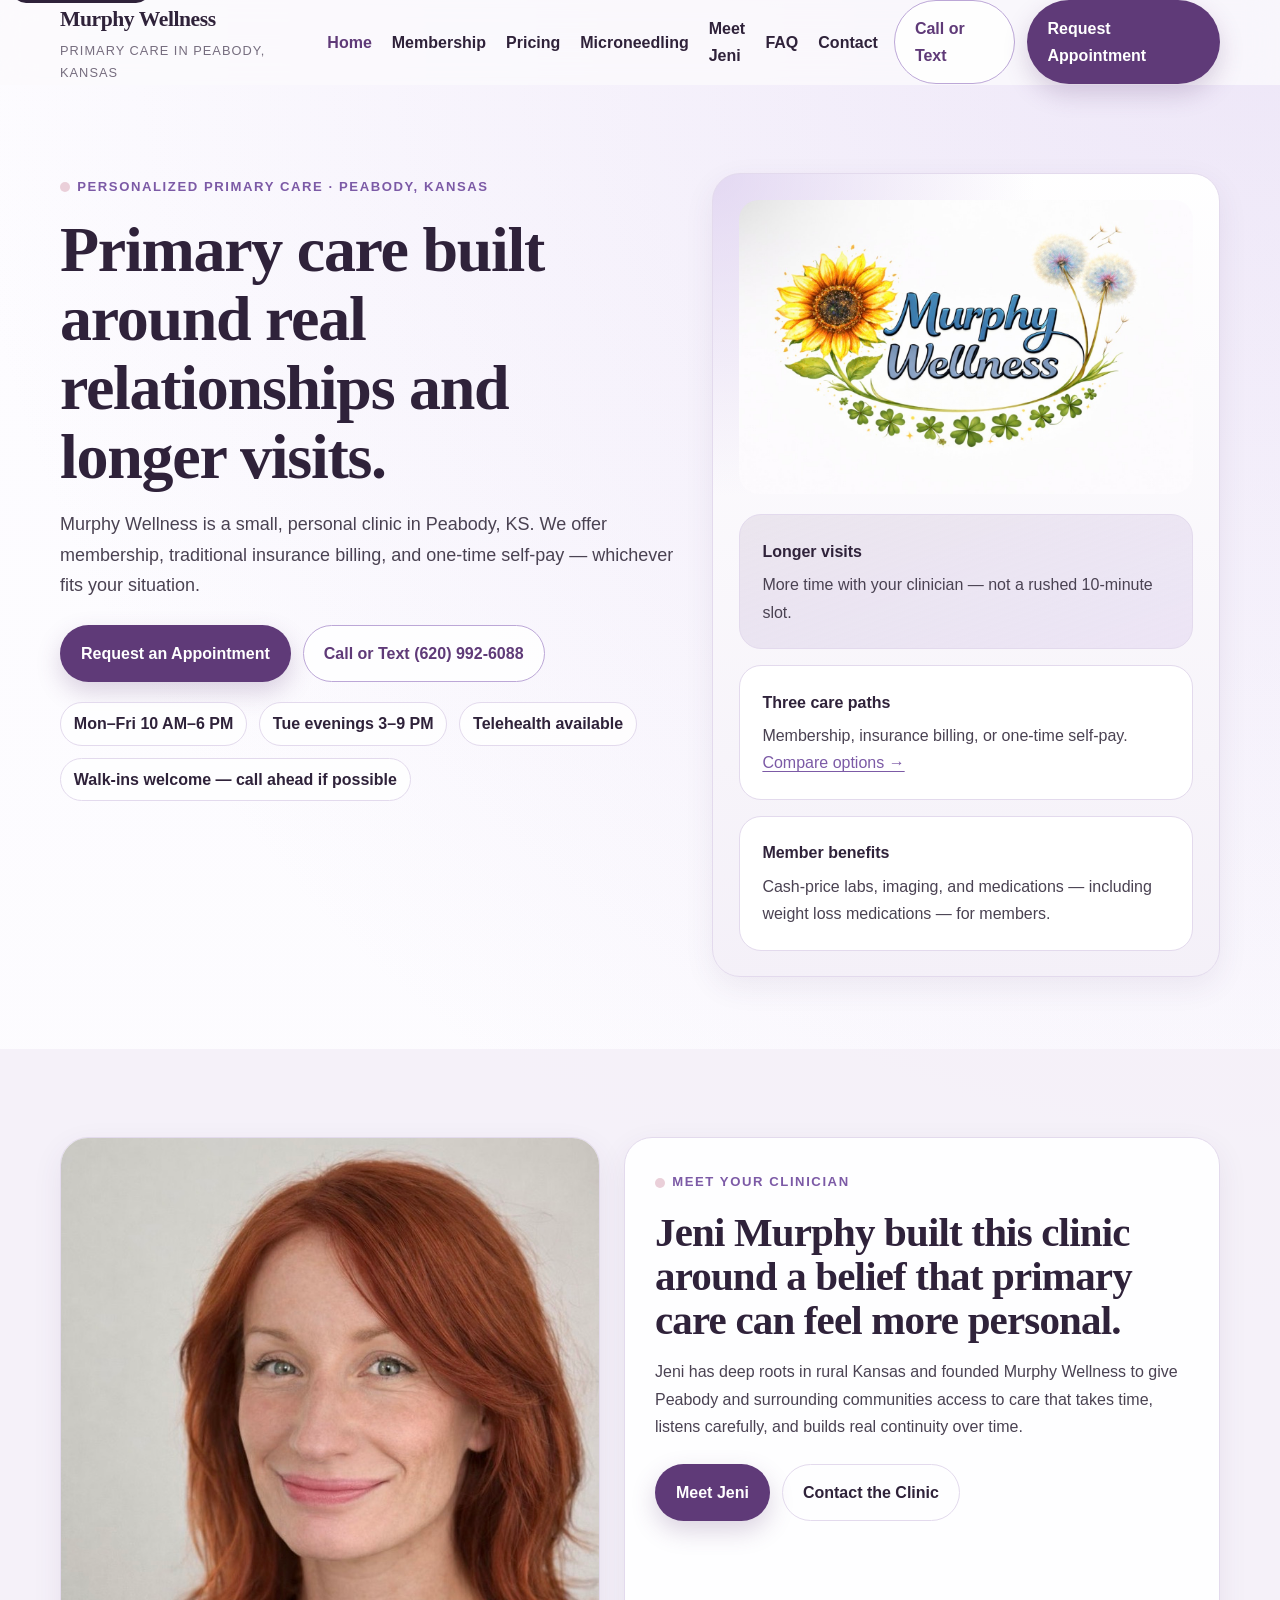
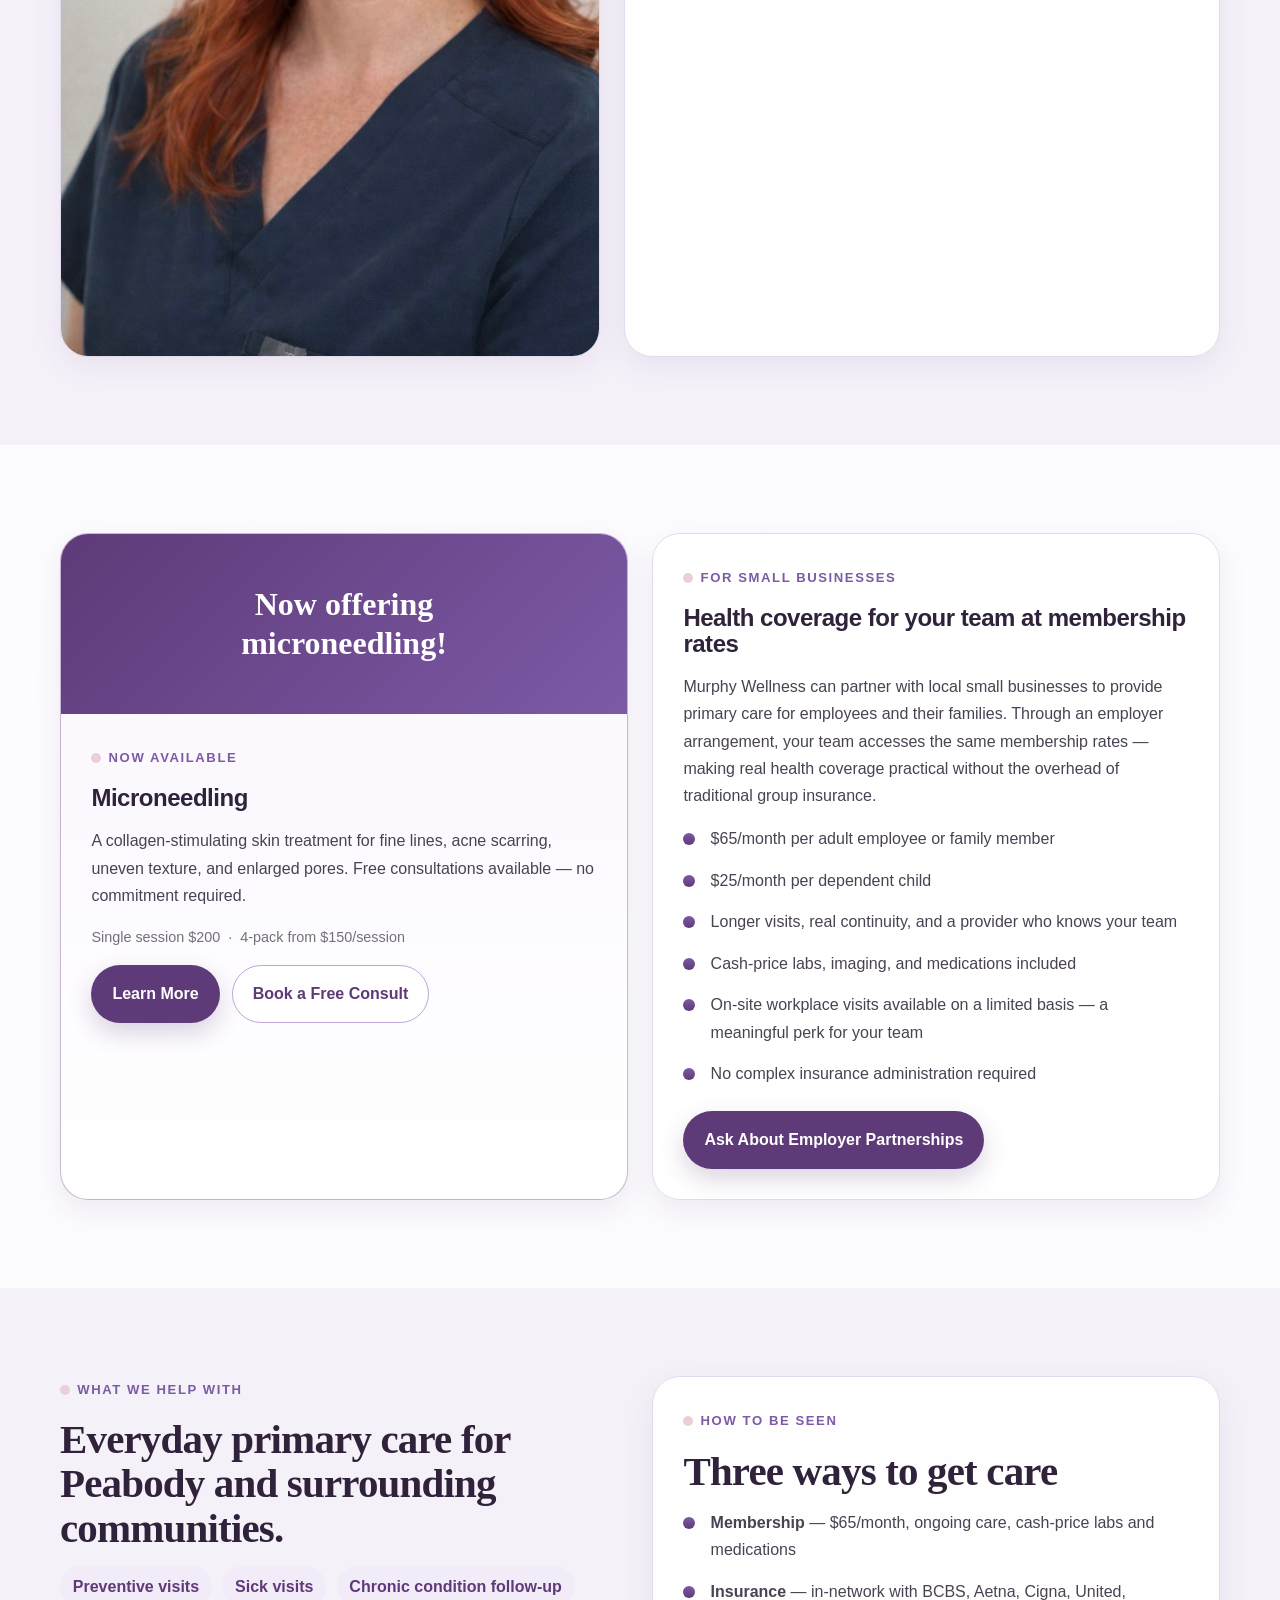
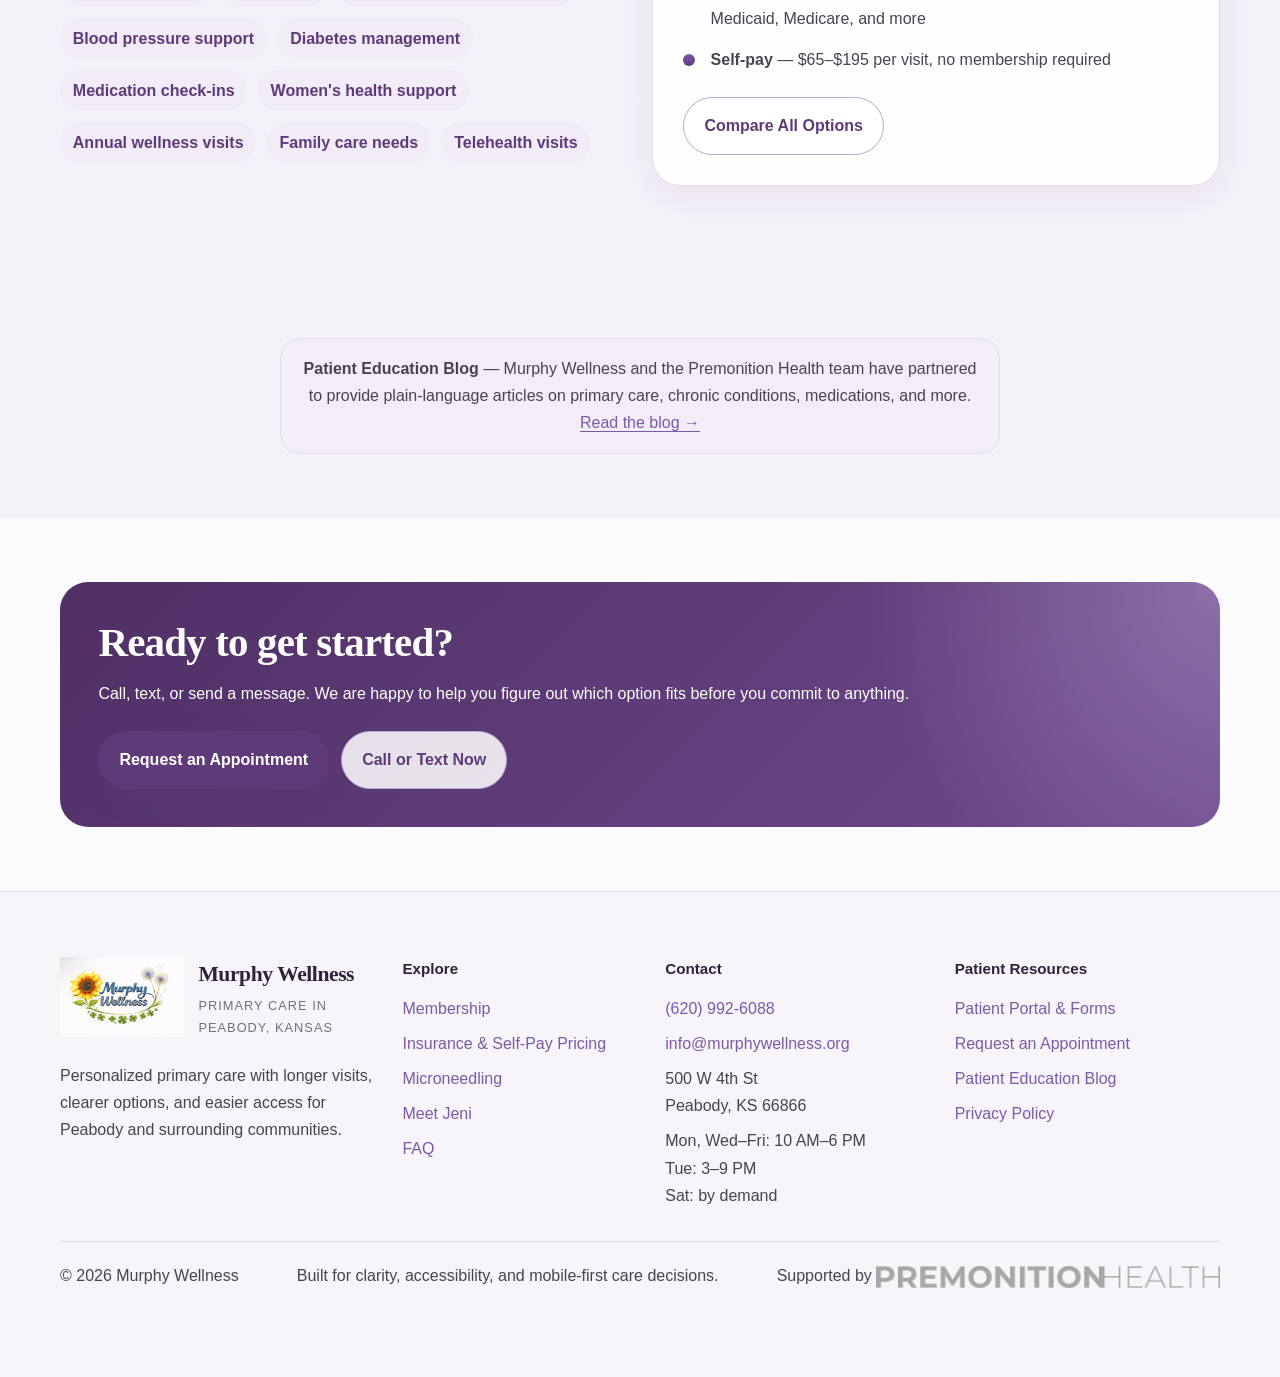
==== commit 2bd4d8cb: "Major site update: microneedling page, SEO/security sweep, content restructure - Add microneedling.h" ====
--- a/index.html
+++ b/index.html
@@ -6,8 +6,8 @@
   <title>Murphy Wellness | Personalized Primary Care in Peabody, KS</title>
   <meta name="description" content="Murphy Wellness offers personalized primary care in Peabody, Kansas with membership, insurance-based visits, and one-time self-pay options from $65 to $195.">
   <meta name="theme-color" content="#5f3a78">
-  <link rel="icon" type="image/jpeg" href="assets/img/logo.jpeg">
-  <link rel="apple-touch-icon" href="assets/img/logo.jpeg">
+  <link rel="icon" type="image/jpeg" href="assets/img/murphy-wellness-logo.jpg">
+  <link rel="apple-touch-icon" href="assets/img/murphy-wellness-logo.jpg">
   <link rel="manifest" href="site.webmanifest">
   <link rel="preconnect" href="https://fonts.googleapis.com">
   <link rel="preconnect" href="https://fonts.gstatic.com" crossorigin>
@@ -19,10 +19,19 @@
     "@type": "MedicalClinic",
     "name": "Murphy Wellness",
     "url": "https://murphywellness.org/",
-    "image": "https://murphywellness.org/assets/img/logo.jpeg",
+    "image": "https://murphywellness.org/assets/img/murphy-wellness-logo.jpg",
     "telephone": "+1-620-992-6088",
     "email": "info@premonition.health",
     "priceRange": "$25-$195",
+    "medicalSpecialty": "Primary Care",
+    "availableService": [
+      { "@type": "MedicalTherapy", "name": "Preventive Care" },
+      { "@type": "MedicalTherapy", "name": "Chronic Disease Management" },
+      { "@type": "MedicalTherapy", "name": "Telehealth Visits" },
+      { "@type": "MedicalTherapy", "name": "Women's Health" },
+      { "@type": "MedicalTherapy", "name": "Microneedling" },
+      { "@type": "MedicalTherapy", "name": "Medication Management" }
+    ],
     "address": {
       "@type": "PostalAddress",
       "streetAddress": "500 W 4th St",
@@ -44,8 +53,8 @@
           "Thursday",
           "Friday"
         ],
-        "opens": "08:30",
-        "closes": "16:30"
+        "opens": "10:00",
+        "closes": "18:00"
       },
       {
         "@type": "OpeningHoursSpecification",
@@ -56,13 +65,22 @@
     ]
   }
   </script>
+  <link rel="canonical" href="https://murphywellness.org/">
+  <meta name="referrer" content="strict-origin-when-cross-origin">
+  <meta property="og:type" content="website">
+  <meta property="og:url" content="https://murphywellness.org/">
+  <meta property="og:title" content="Murphy Wellness | Primary Care in Peabody, KS">
+  <meta property="og:description" content="Murphy Wellness offers personalized primary care in Peabody, Kansas with membership, insurance-based visits, and one-time self-pay options from $65 to $195.">
+  <meta property="og:image" content="https://murphywellness.org/assets/img/murphy-wellness-logo.jpg">
+  <meta property="og:site_name" content="Murphy Wellness">
+  <meta property="og:locale" content="en_US">
 </head>
 <body>
   <a class="skip-link" href="#main">Skip to content</a>
   <header class="site-header" data-header>
     <div class="container header-inner">
       <a class="brand" href="index.html">
-        <img class="brand-logo" src="assets/img/logo.jpeg" alt="Murphy Wellness logo">
+        <img class="brand-logo" src="assets/img/murphy-wellness-logo.jpg" alt="Murphy Wellness logo">
         <span class="brand-text">
           <span class="brand-mark">Murphy Wellness</span>
           <span class="brand-sub">Primary Care in Peabody, Kansas</span>
@@ -70,9 +88,9 @@
       </a>
       <nav class="desktop-nav" aria-label="Primary">
         <a href="index.html" aria-current="page">Home</a>
-        <a href="primary-care.html">Primary Care</a>
         <a href="membership.html">Membership</a>
         <a href="pricing.html">Pricing</a>
+        <a href="microneedling.html">Microneedling</a>
         <a href="meet-jeni.html">Meet Jeni</a>
         <a href="faq.html">FAQ</a>
         <a href="contact.html">Contact</a>
@@ -99,9 +117,9 @@
       <a class="button button-secondary" href="tel:16209926088">Call or Text</a>
       <nav class="mobile-nav" aria-label="Mobile">
         <a href="index.html" aria-current="page">Home</a>
-        <a href="primary-care.html">Primary Care</a>
         <a href="membership.html">Membership</a>
         <a href="pricing.html">Pricing</a>
+        <a href="microneedling.html">Microneedling</a>
         <a href="meet-jeni.html">Meet Jeni</a>
         <a href="faq.html">FAQ</a>
         <a href="contact.html">Contact</a>
@@ -111,244 +129,134 @@
   </div>
 
   <main id="main">
+
     <section class="home-hero">
-      <div class="container hero-shell">
+      <div class="container hero-shell" style="align-items:stretch;">
         <div class="hero-copy" data-reveal>
-          <span class="eyebrow">Personalized primary care</span>
-          <h1>Primary care that feels personal, clear, and easier to access.</h1>
-          <p class="lead">Murphy Wellness is a primary care clinic in Peabody, Kansas built around real relationships, longer visits, and practical access to care. Whether you want a membership, prefer to use insurance, or need a one-time self-pay visit, we make it easier to choose the option that fits you.</p>
+          <span class="eyebrow">Personalized primary care · Peabody, Kansas</span>
+          <h1>Primary care built around real relationships and longer visits.</h1>
+          <p class="lead">Murphy Wellness is a small, personal clinic in Peabody, KS. We offer membership, traditional insurance billing, and one-time self-pay — whichever fits your situation.</p>
           <div class="hero-actions">
-            <a class="button button-primary" href="pricing.html">Choose Your Care Option</a>
+            <a class="button button-primary" href="contact.html">Request an Appointment</a>
             <a class="button button-secondary" href="tel:16209926088">Call or Text (620) 992-6088</a>
           </div>
           <div class="hero-note">
-            <span>Longer visits</span>
-            <span>Telehealth available at the same rates</span>
-            <span>Hours: Mon, Wed-Fri 8:30 AM-4:30 PM, Tue 3-9 PM</span>
-          </div>
-        </div>
-        <div class="hero-visual" data-reveal>
-          <div class="visual-stack">
+            <span>Mon–Fri 10 AM–6 PM</span>
+            <span>Tue evenings 3–9 PM</span>
+            <span>Telehealth available</span>
+            <span>Walk-ins welcome — call ahead if possible</span>
+          </div>
+        </div>
+        <div class="hero-visual" data-reveal style="display:flex;flex-direction:column;gap:1.25rem;">
+          <img src="assets/img/murphy-wellness-logo.jpg" alt="Murphy Wellness" style="width:100%;height:auto;border-radius:var(--radius-md);display:block;flex-shrink:0;">
+          <div class="visual-stack" style="flex:1;display:flex;flex-direction:column;justify-content:space-between;">
             <div class="visual-card featured">
-              <strong>Membership</strong>
-              <span>Ongoing care with more continuity, direct access, and simple monthly pricing.</span>
+              <strong>Longer visits</strong>
+              <span>More time with your clinician — not a rushed 10-minute slot.</span>
             </div>
             <div class="visual-card">
-              <strong>Insurance-Based Visits</strong>
-              <span>Use in-network coverage including Cigna, Aetna, BCBS, Medicare, Medicaid, and more.</span>
+              <strong>Three care paths</strong>
+              <span>Membership, insurance billing, or one-time self-pay. <a href="pricing.html">Compare options →</a></span>
             </div>
             <div class="visual-card">
-              <strong>One-Time Self-Pay Visits</strong>
-              <span>$65 for under 20 minutes, $130 for 20-40 minutes, and $195 for 41+ minutes.</span>
+              <strong>Member benefits</strong>
+              <span>Cash-price labs, imaging, and medications — including weight loss medications — for members.</span>
             </div>
           </div>
         </div>
-      </div>
-    </section>
-
-    <section class="section alt">
-      <div class="container">
-        <div class="section-head" data-reveal>
-          <span class="eyebrow">Why it feels different</span>
-          <h2>Care built to be more personal and more usable.</h2>
-        </div>
-        <div class="grid-3">
-          <article class="feature-card" data-reveal>
-            <h3>More time</h3>
-            <p>You should not feel rushed through your primary care. Longer visits create room for better conversations and clearer next steps.</p>
-          </article>
-          <article class="feature-card" data-reveal>
-            <h3>More clarity</h3>
-            <p>Membership, insurance, and self-pay are presented in plain language so patients can choose what fits instead of guessing.</p>
-          </article>
-          <article class="feature-card" data-reveal>
-            <h3>More access</h3>
-            <p>Murphy Wellness is built around real-life rural access needs, with telehealth for all patients and Tuesday evening hours.</p>
-          </article>
-        </div>
-      </div>
-    </section>
-
-    <section class="section">
-      <div class="container">
-        <div class="section-head" data-reveal>
-          <span class="eyebrow">Three ways to get care</span>
-          <h2>Choose the care path that fits you.</h2>
-          <p>You should be able to understand your options quickly. These three pathways are the core of the new patient experience.</p>
-        </div>
-        <div class="grid-3">
-          <article class="card featured-card" data-reveal>
-            <span class="mini-label">Best for ongoing care</span>
-            <h3>Membership</h3>
-            <p>Designed for patients who want a long-term primary care relationship, easier access, and simple monthly pricing.</p>
-            <ul class="check-list">
-              <li>$65/month for adults 18+</li>
-              <li>$25/month for children with a participating parent or guardian</li>
-              <li>Helpful for patients who value continuity and direct communication</li>
-            </ul>
-            <div class="option-actions">
-              <a class="button button-primary" href="membership.html">Learn About Membership</a>
-            </div>
-          </article>
-          <article class="card" data-reveal>
-            <span class="mini-label">Best if you want to use insurance</span>
-            <h3>Insurance-Based Visits</h3>
-            <p>Use traditional billing with Murphy Wellness if you prefer standard coverage-based visits.</p>
-            <ul class="check-list">
-              <li>In network with Cigna, United/UMR, BCBS, Aetna, Ambetter/Wellcare, Medicaid, and Medicare</li>
-              <li>Telehealth visits available at the same rates</li>
-              <li>Great fit for patients who want to use existing benefits</li>
-            </ul>
-            <div class="option-actions">
-              <a class="button button-secondary" href="pricing.html">See Insurance Details</a>
-            </div>
-          </article>
-          <article class="card" data-reveal>
-            <span class="mini-label">Best for one-time needs</span>
-            <h3>One-Time Self-Pay Visits</h3>
-            <p>Available for patients without insurance or for those who want a one-time visit without joining a membership.</p>
-            <ul class="check-list">
-              <li>$65 for visits under 20 minutes</li>
-              <li>$130 for visits from 20-40 minutes</li>
-              <li>$195 for visits 41 minutes or longer</li>
-            </ul>
-            <div class="option-actions">
-              <a class="button button-secondary" href="pricing.html">See Self-Pay Pricing</a>
-            </div>
-          </article>
-        </div>
-      </div>
-    </section>
-
-    <section class="section alt">
-      <div class="container split-panel">
-        <div class="section-panel" data-reveal>
-          <span class="eyebrow">Why patients choose Murphy Wellness</span>
-          <h2>Care that works better for real life.</h2>
-          <ul class="check-list">
-            <li>Longer visits create room for better questions and clearer plans.</li>
-            <li>Relationship-based care helps patients feel known, not shuffled through.</li>
-            <li>Local access matters in Peabody and surrounding rural communities.</li>
-            <li>Telehealth is available for all patients at the same rates.</li>
-            <li>Tuesday evening hours help patients who need access after work.</li>
-            <li>Pricing is upfront and easier to understand before you schedule.</li>
-          </ul>
-        </div>
-        <div class="section-panel" data-reveal>
-          <span class="eyebrow">Primary care snapshot</span>
-          <h2>Everyday primary care, built around real life.</h2>
-          <p>Murphy Wellness supports preventive care, chronic condition follow-up, medication management, routine visits, and everyday health questions that deserve time and thoughtful attention.</p>
-          <div class="chip-wrap">
-            <span class="chip">Annual wellness visits</span>
-            <span class="chip">Sick visits</span>
-            <span class="chip">Chronic condition follow-up</span>
-            <span class="chip">Medication management</span>
-            <span class="chip">Preventive care</span>
-            <span class="chip">Women’s health support</span>
-            <span class="chip">Family care</span>
-            <span class="chip">Telehealth visits</span>
-          </div>
-          <div class="section-actions">
-            <a class="button button-primary" href="primary-care.html">Explore Primary Care</a>
-          </div>
-        </div>
-      </div>
-    </section>
-
-    <section class="section">
-      <div class="container grid-2">
-        <article class="pricing-panel featured-card" data-reveal>
-          <span class="eyebrow">Membership snapshot</span>
-          <h2>A simpler way to stay connected to your care.</h2>
-          <p>For many patients, membership is the easiest path to ongoing care. It is especially helpful if you want continuity, easier access, and a stronger long-term relationship with your clinic.</p>
-          <ul class="check-list">
-            <li>$65/month for adults 18+</li>
-            <li>$25/month for children with a member parent or guardian</li>
-            <li>Ideal for patients who want care that feels more connected over time</li>
-          </ul>
-          <div class="section-actions">
-            <a class="button button-primary" href="membership.html">See Membership Details</a>
-          </div>
-        </article>
-        <article class="pricing-panel" data-reveal>
-          <span class="eyebrow">Insurance and self-pay snapshot</span>
-          <h2>Prefer insurance or need one-time pricing?</h2>
-          <p>Murphy Wellness also offers in-network insurance visits and one-time self-pay visits. If you do not have insurance and do not want a membership, you can still get care with clear visit-based pricing.</p>
-          <ul class="check-list">
-            <li>In network with major plans including BCBS, Aetna, Cigna, United/UMR, Medicaid, and Medicare</li>
-            <li>Telehealth visits available at the same rates</li>
-            <li>Self-pay visits can be credited toward membership if you join the following month</li>
-          </ul>
-          <div class="section-actions">
-            <a class="button button-secondary" href="pricing.html">See Full Pricing Options</a>
-          </div>
-        </article>
       </div>
     </section>
 
     <section class="section alt">
       <div class="container split-panel">
         <div class="photo-panel has-image" data-reveal>
-          <img src="assets/img/jeni-murphy.jpg" alt="Jeni Murphy at Murphy Wellness in Peabody, Kansas">
+          <img loading="lazy" src="assets/img/jeni-murphy.jpg" alt="Jeni Murphy at Murphy Wellness in Peabody, Kansas" style="object-position:center 20%;">
         </div>
         <div class="section-panel" data-reveal>
-          <span class="eyebrow">Meet Jeni</span>
-          <h2>Relationship-based care starts with the person behind the practice.</h2>
-          <p>Jeni Murphy built Murphy Wellness around the kind of primary care many patients feel they have been missing: more time, clearer communication, and a real relationship with the person providing care. Her work is rooted in both clinical experience and a strong commitment to rural community access.</p>
+          <span class="eyebrow">Meet your clinician</span>
+          <h2>Jeni Murphy built this clinic around a belief that primary care can feel more personal.</h2>
+          <p>Jeni has deep roots in rural Kansas and founded Murphy Wellness to give Peabody and surrounding communities access to care that takes time, listens carefully, and builds real continuity over time.</p>
           <div class="section-actions">
             <a class="button button-primary" href="meet-jeni.html">Meet Jeni</a>
-            <a class="button button-ghost" href="contact.html">Talk With the Clinic</a>
+            <a class="button button-ghost" href="contact.html">Contact the Clinic</a>
           </div>
         </div>
       </div>
     </section>
 
     <section class="section">
+      <div class="container grid-2">
+        <article class="card featured-card" data-reveal style="overflow:hidden;padding:0;">
+          <div style="width:100%;height:180px;display:flex;align-items:center;justify-content:center;background:linear-gradient(135deg,var(--color-primary) 0%,var(--color-secondary) 100%);">
+            <span style="font-family:var(--font-heading);font-size:clamp(1.4rem,3vw,2rem);font-weight:600;color:#fff;text-align:center;padding:0 1.5rem;line-height:1.2;">Now offering<br>microneedling!</span>
+          </div>
+          <div style="padding:1.9rem;">
+            <span class="eyebrow">Now available</span>
+            <h3>Microneedling</h3>
+            <p>A collagen-stimulating skin treatment for fine lines, acne scarring, uneven texture, and enlarged pores. Free consultations available — no commitment required.</p>
+            <p style="font-size:0.9rem;color:var(--color-muted);">Single session $200 &nbsp;·&nbsp; 4-pack from $150/session</p>
+            <div class="section-actions" style="margin-top:1rem;">
+              <a class="button button-primary" href="microneedling.html">Learn More</a>
+              <a class="button button-secondary" href="tel:16209926088">Book a Free Consult</a>
+            </div>
+          </div>
+        </article>
+        <article class="section-panel" data-reveal>
+          <span class="eyebrow">For small businesses</span>
+          <h3>Health coverage for your team at membership rates</h3>
+          <p>Murphy Wellness can partner with local small businesses to provide primary care for employees and their families. Through an employer arrangement, your team accesses the same membership rates — making real health coverage practical without the overhead of traditional group insurance.</p>
+          <ul class="check-list" style="margin-top:1rem;">
+            <li>$65/month per adult employee or family member</li>
+            <li>$25/month per dependent child</li>
+            <li>Longer visits, real continuity, and a provider who knows your team</li>
+            <li>Cash-price labs, imaging, and medications included</li>
+            <li>On-site workplace visits available on a limited basis — a meaningful perk for your team</li>
+            <li>No complex insurance administration required</li>
+          </ul>
+          <div class="section-actions">
+            <a class="button button-primary" href="contact.html">Ask About Employer Partnerships</a>
+          </div>
+        </article>
+      </div>
+    </section>
+
+    <section class="section alt">
+      <div class="container grid-2">
+        <div data-reveal>
+          <span class="eyebrow">What we help with</span>
+          <h2>Everyday primary care for Peabody and surrounding communities.</h2>
+          <div class="chip-wrap" style="margin-top:1rem;">
+            <span class="chip">Preventive visits</span>
+            <span class="chip">Sick visits</span>
+            <span class="chip">Chronic condition follow-up</span>
+            <span class="chip">Blood pressure support</span>
+            <span class="chip">Diabetes management</span>
+            <span class="chip">Medication check-ins</span>
+            <span class="chip">Women's health support</span>
+            <span class="chip">Annual wellness visits</span>
+            <span class="chip">Family care needs</span>
+            <span class="chip">Telehealth visits</span>
+          </div>
+        </div>
+        <article class="section-panel" data-reveal>
+          <span class="eyebrow">How to be seen</span>
+          <h2>Three ways to get care</h2>
+          <ul class="check-list">
+            <li><strong>Membership</strong> — $65/month, ongoing care, cash-price labs and medications</li>
+            <li><strong>Insurance</strong> — in-network with BCBS, Aetna, Cigna, United, Medicaid, Medicare, and more</li>
+            <li><strong>Self-pay</strong> — $65–$195 per visit, no membership required</li>
+          </ul>
+          <div class="section-actions">
+            <a class="button button-secondary" href="pricing.html">Compare All Options</a>
+          </div>
+        </article>
+      </div>
+    </section>
+
+    <section class="section tight alt">
       <div class="container">
-        <div class="section-head" data-reveal>
-          <span class="eyebrow">Common questions</span>
-          <h2>Quick answers before you reach out.</h2>
-        </div>
-        <div class="faq-group">
-          <article class="faq-item" data-reveal>
-            <button class="faq-trigger" type="button" aria-expanded="false" aria-controls="home-faq-1" data-accordion-trigger>
-              <span>Do I have to join the membership to become a patient?</span>
-              <span class="faq-icon">+</span>
-            </button>
-            <div class="faq-panel" id="home-faq-1" hidden>
-              <p>No. Murphy Wellness offers membership, insurance-based visits, and one-time self-pay visits.</p>
-            </div>
-          </article>
-          <article class="faq-item" data-reveal>
-            <button class="faq-trigger" type="button" aria-expanded="false" aria-controls="home-faq-2" data-accordion-trigger>
-              <span>What if I do not have insurance?</span>
-              <span class="faq-icon">+</span>
-            </button>
-            <div class="faq-panel" id="home-faq-2" hidden>
-              <p>You can schedule a one-time self-pay visit. Pricing is $65 for under 20 minutes, $130 for 20-40 minutes, and $195 for 41+ minutes.</p>
-            </div>
-          </article>
-          <article class="faq-item" data-reveal>
-            <button class="faq-trigger" type="button" aria-expanded="false" aria-controls="home-faq-3" data-accordion-trigger>
-              <span>Are telehealth visits available?</span>
-              <span class="faq-icon">+</span>
-            </button>
-            <div class="faq-panel" id="home-faq-3" hidden>
-              <p>Yes. Telehealth visits are available for all patients at the same rates as in-person care.</p>
-            </div>
-          </article>
-          <article class="faq-item" data-reveal>
-            <button class="faq-trigger" type="button" aria-expanded="false" aria-controls="home-faq-4" data-accordion-trigger>
-              <span>How do I know which option fits me?</span>
-              <span class="faq-icon">+</span>
-            </button>
-            <div class="faq-panel" id="home-faq-4" hidden>
-              <p>Call, text, or message the clinic. We can help you understand whether membership, insurance, or one-time self-pay makes the most sense for your needs.</p>
-            </div>
-          </article>
-        </div>
-        <div class="section-actions" data-reveal>
-          <a class="button button-secondary" href="faq.html">View All FAQs</a>
+        <div class="notice" data-reveal style="max-width:720px;margin:0 auto;text-align:center;">
+          <strong>Patient Education Blog</strong> — Murphy Wellness and the Premonition Health team have partnered to provide plain-language articles on primary care, chronic conditions, medications, and more.<br><a href="https://premonition.health/blog/" target="_blank" rel="noopener noreferrer">Read the blog →</a>
         </div>
       </div>
     </section>
@@ -356,8 +264,8 @@
     <section class="section tight">
       <div class="container">
         <div class="cta-band" data-reveal>
-          <h2>Ready to take the next step?</h2>
-          <p>We are happy to help you understand your options and get started with care that feels more personal and more practical.</p>
+          <h2>Ready to get started?</h2>
+          <p>Call, text, or send a message. We are happy to help you figure out which option fits before you commit to anything.</p>
           <div class="section-actions">
             <a class="button button-primary" href="contact.html">Request an Appointment</a>
             <a class="button button-secondary" href="tel:16209926088">Call or Text Now</a>
@@ -365,6 +273,7 @@
         </div>
       </div>
     </section>
+
   </main>
 
   <footer class="site-footer">
@@ -372,7 +281,7 @@
       <div class="footer-grid">
         <div>
           <a class="brand" href="index.html">
-            <img class="brand-logo" src="assets/img/logo.jpeg" alt="Murphy Wellness logo">
+            <img loading="lazy" class="brand-logo" src="assets/img/murphy-wellness-logo.jpg" alt="Murphy Wellness logo">
             <span class="brand-text">
               <span class="brand-mark">Murphy Wellness</span>
               <span class="brand-sub">Primary Care in Peabody, Kansas</span>
@@ -383,9 +292,9 @@
         <div>
           <div class="footer-title">Explore</div>
           <div class="footer-links">
-            <a href="primary-care.html">Primary Care</a>
             <a href="membership.html">Membership</a>
             <a href="pricing.html">Insurance &amp; Self-Pay Pricing</a>
+            <a href="microneedling.html">Microneedling</a>
             <a href="meet-jeni.html">Meet Jeni</a>
             <a href="faq.html">FAQ</a>
           </div>
@@ -396,7 +305,7 @@
             <a href="tel:16209926088">(620) 992-6088</a>
             <a href="mailto:info@murphywellness.org">info@murphywellness.org</a>
             <span>500 W 4th St<br>Peabody, KS 66866</span>
-            <span>Mon, Wed-Fri: 8:30 AM-4:30 PM<br>Tue: 3-9 PM</span>
+            <span>Mon, Wed–Fri: 10 AM–6 PM<br>Tue: 3–9 PM<br>Sat: by demand</span>
           </div>
         </div>
         <div>
@@ -404,6 +313,7 @@
           <div class="footer-links">
             <a href="patient-portal.html">Patient Portal &amp; Forms</a>
             <a href="contact.html">Request an Appointment</a>
+            <a href="https://premonition.health/blog/" target="_blank" rel="noopener noreferrer">Patient Education Blog</a>
             <a href="privacy-policy.html">Privacy Policy</a>
           </div>
         </div>
@@ -411,6 +321,7 @@
       <div class="footer-bottom">
         <span>&copy; <span data-year></span> Murphy Wellness</span>
         <span>Built for clarity, accessibility, and mobile-first care decisions.</span>
+        <span>Supported by&nbsp;<a href="https://premonition.health" target="_blank" rel="noopener noreferrer" style="display:inline-flex;align-items:center;opacity:0.65;vertical-align:middle;"><img loading="lazy" src="assets/img/premonition-health-logo.png" alt="Premonition Health" style="height:22px;width:auto;filter:grayscale(1);"></a></span>
       </div>
     </div>
   </footer>
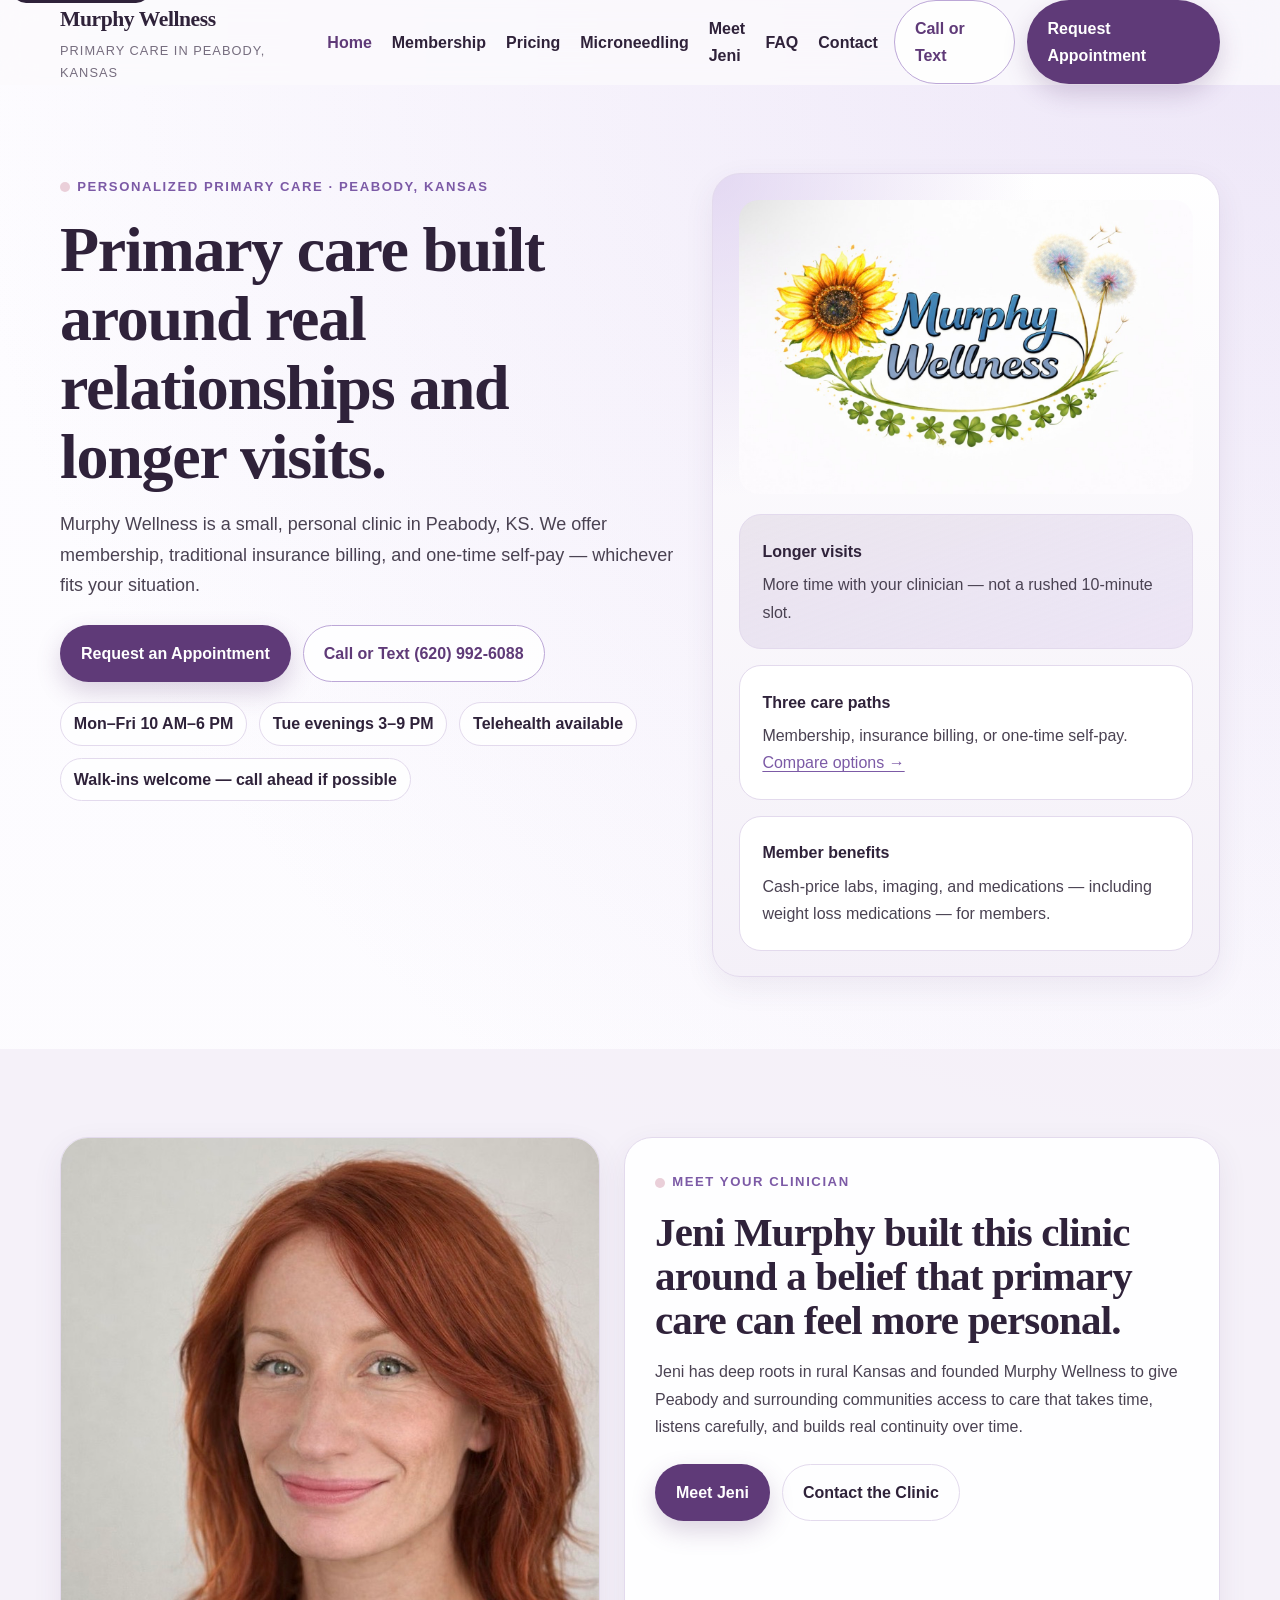
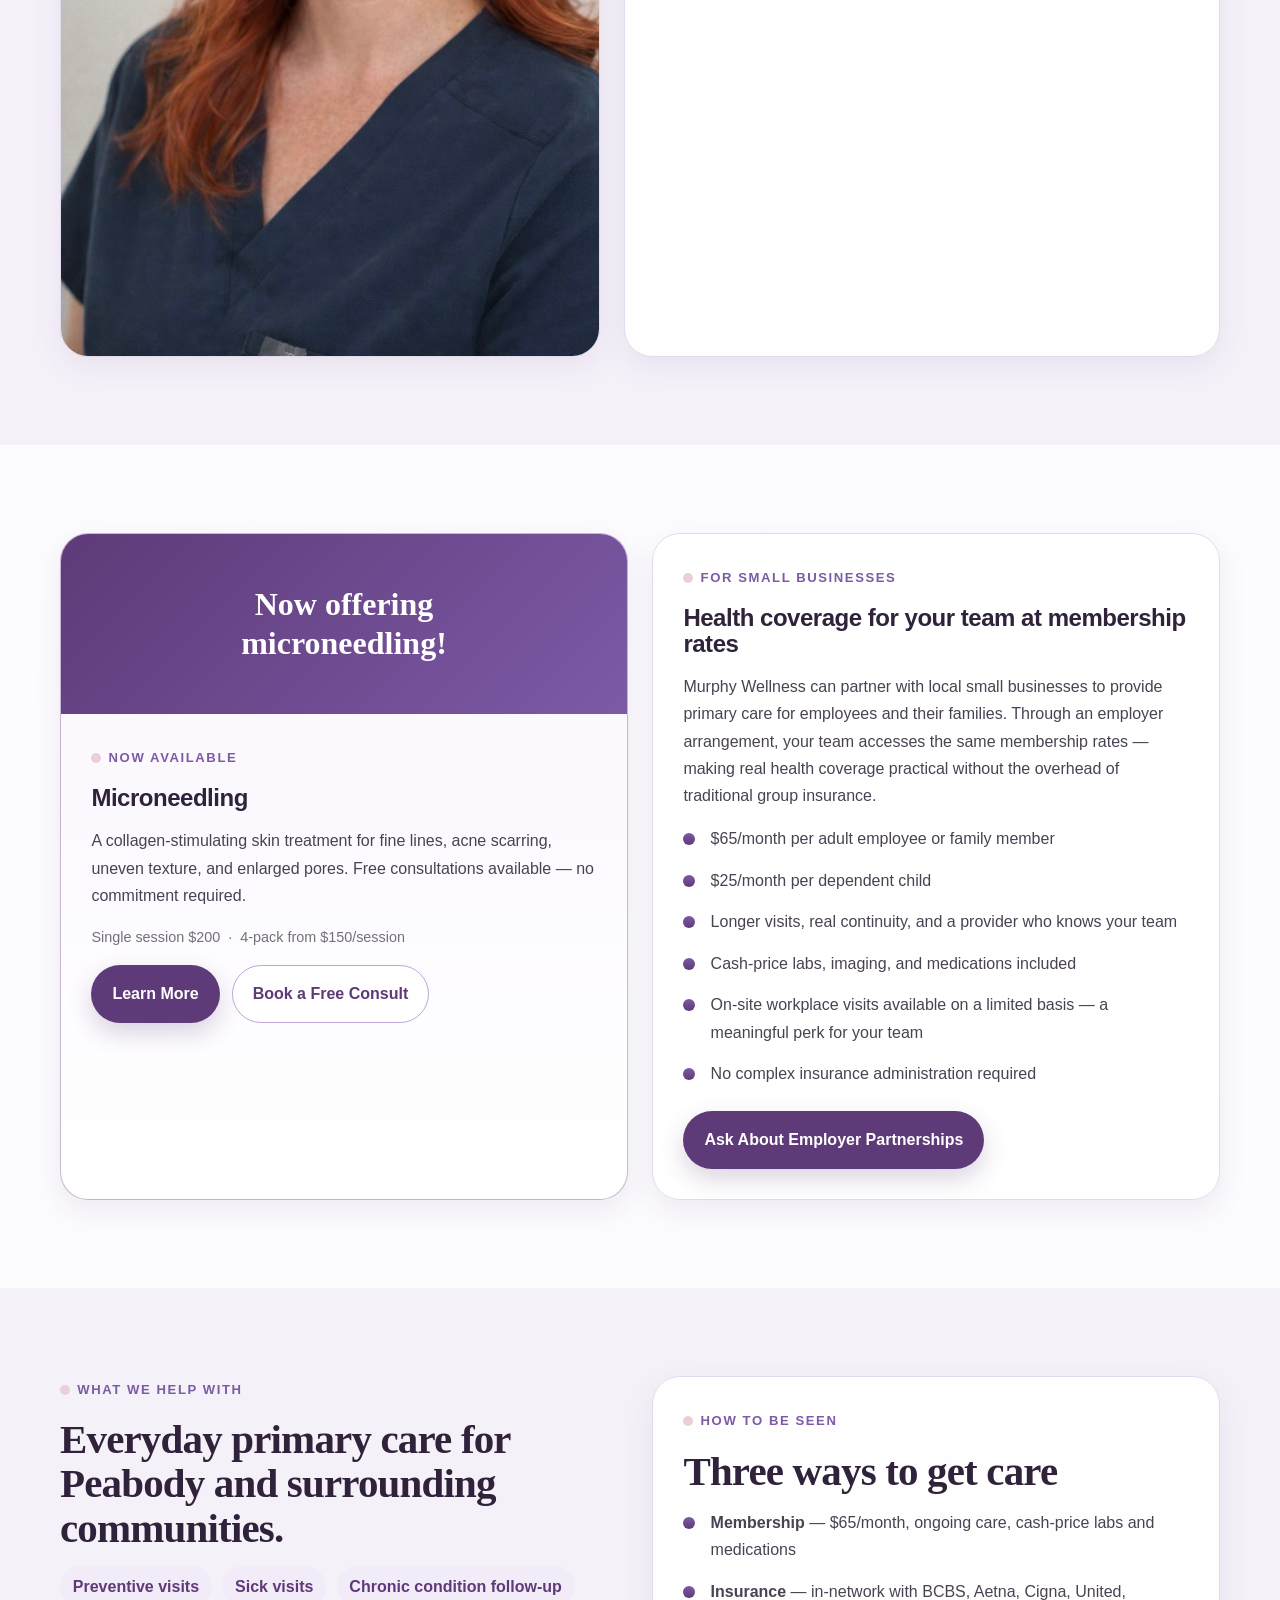
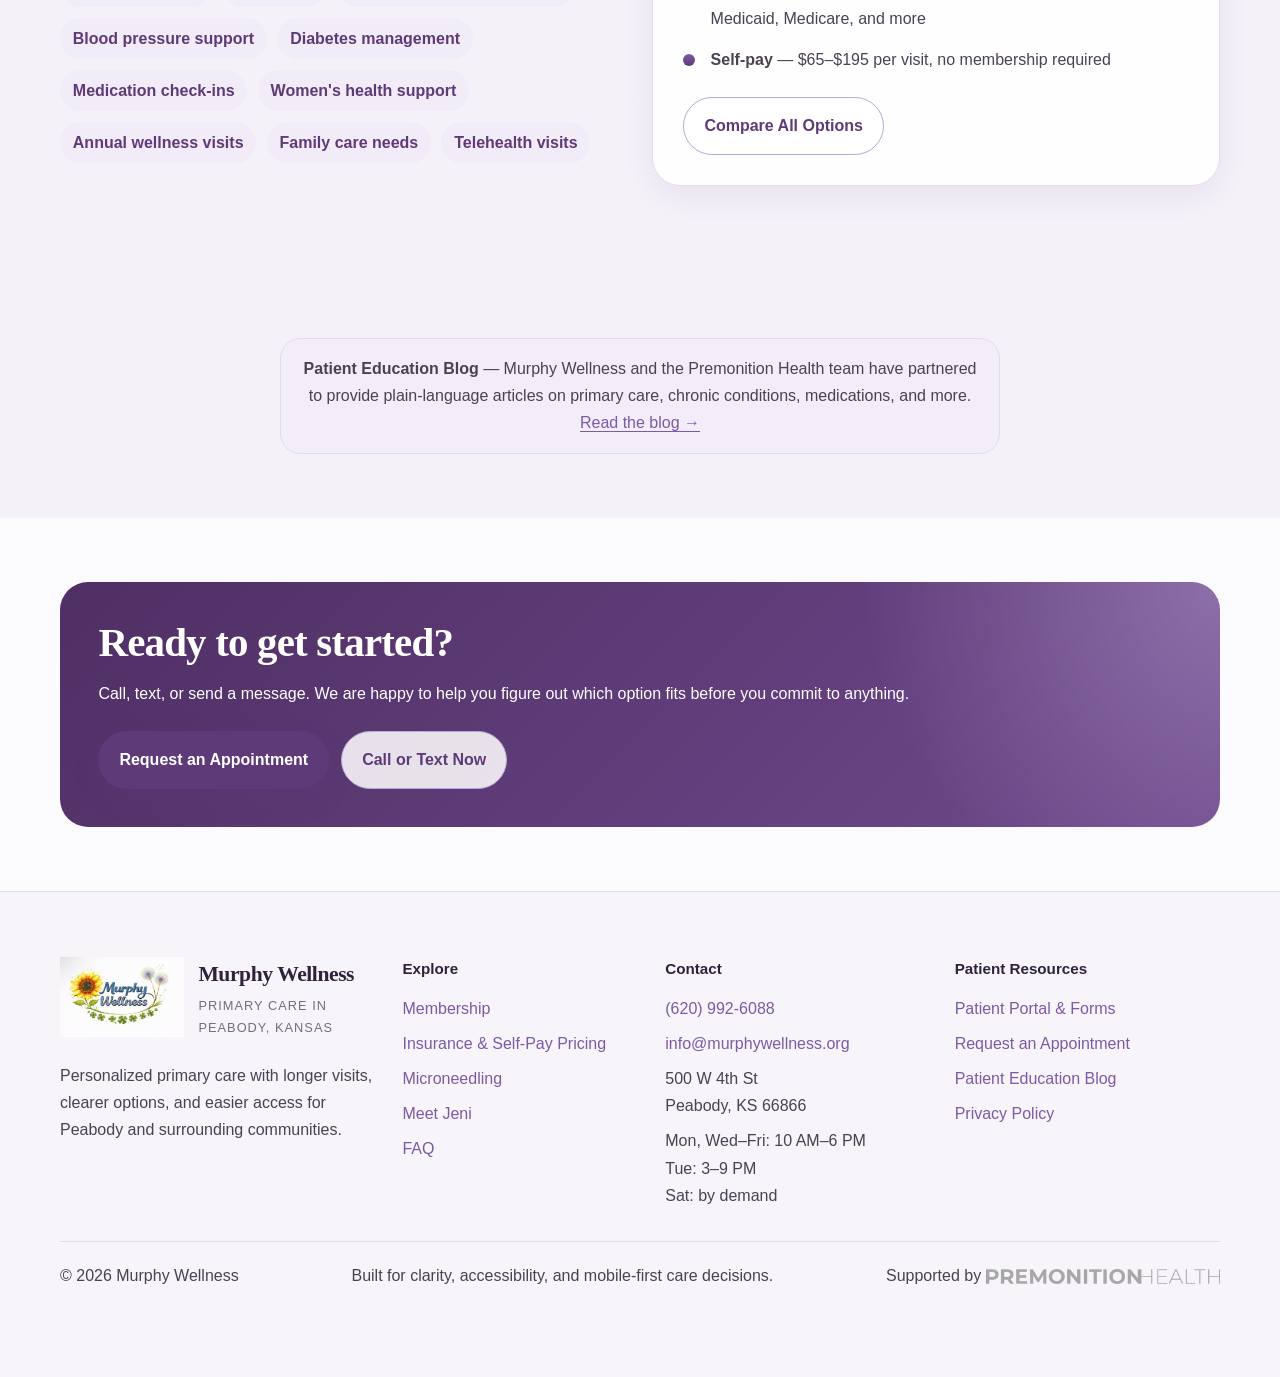
==== commit 7feadb71: "Reduce Premonition Health footer logo size to match adjacent text Co-Authored-By: Claude Sonnet 4.6 " ====
--- a/index.html
+++ b/index.html
@@ -321,7 +321,7 @@
       <div class="footer-bottom">
         <span>&copy; <span data-year></span> Murphy Wellness</span>
         <span>Built for clarity, accessibility, and mobile-first care decisions.</span>
-        <span>Supported by&nbsp;<a href="https://premonition.health" target="_blank" rel="noopener noreferrer" style="display:inline-flex;align-items:center;opacity:0.65;vertical-align:middle;"><img loading="lazy" src="assets/img/premonition-health-logo.png" alt="Premonition Health" style="height:22px;width:auto;filter:grayscale(1);"></a></span>
+        <span>Supported by&nbsp;<a href="https://premonition.health" target="_blank" rel="noopener noreferrer" style="display:inline-flex;align-items:center;opacity:0.65;vertical-align:middle;"><img loading="lazy" src="assets/img/premonition-health-logo.png" alt="Premonition Health" style="height:15px;width:auto;filter:grayscale(1);"></a></span>
       </div>
     </div>
   </footer>
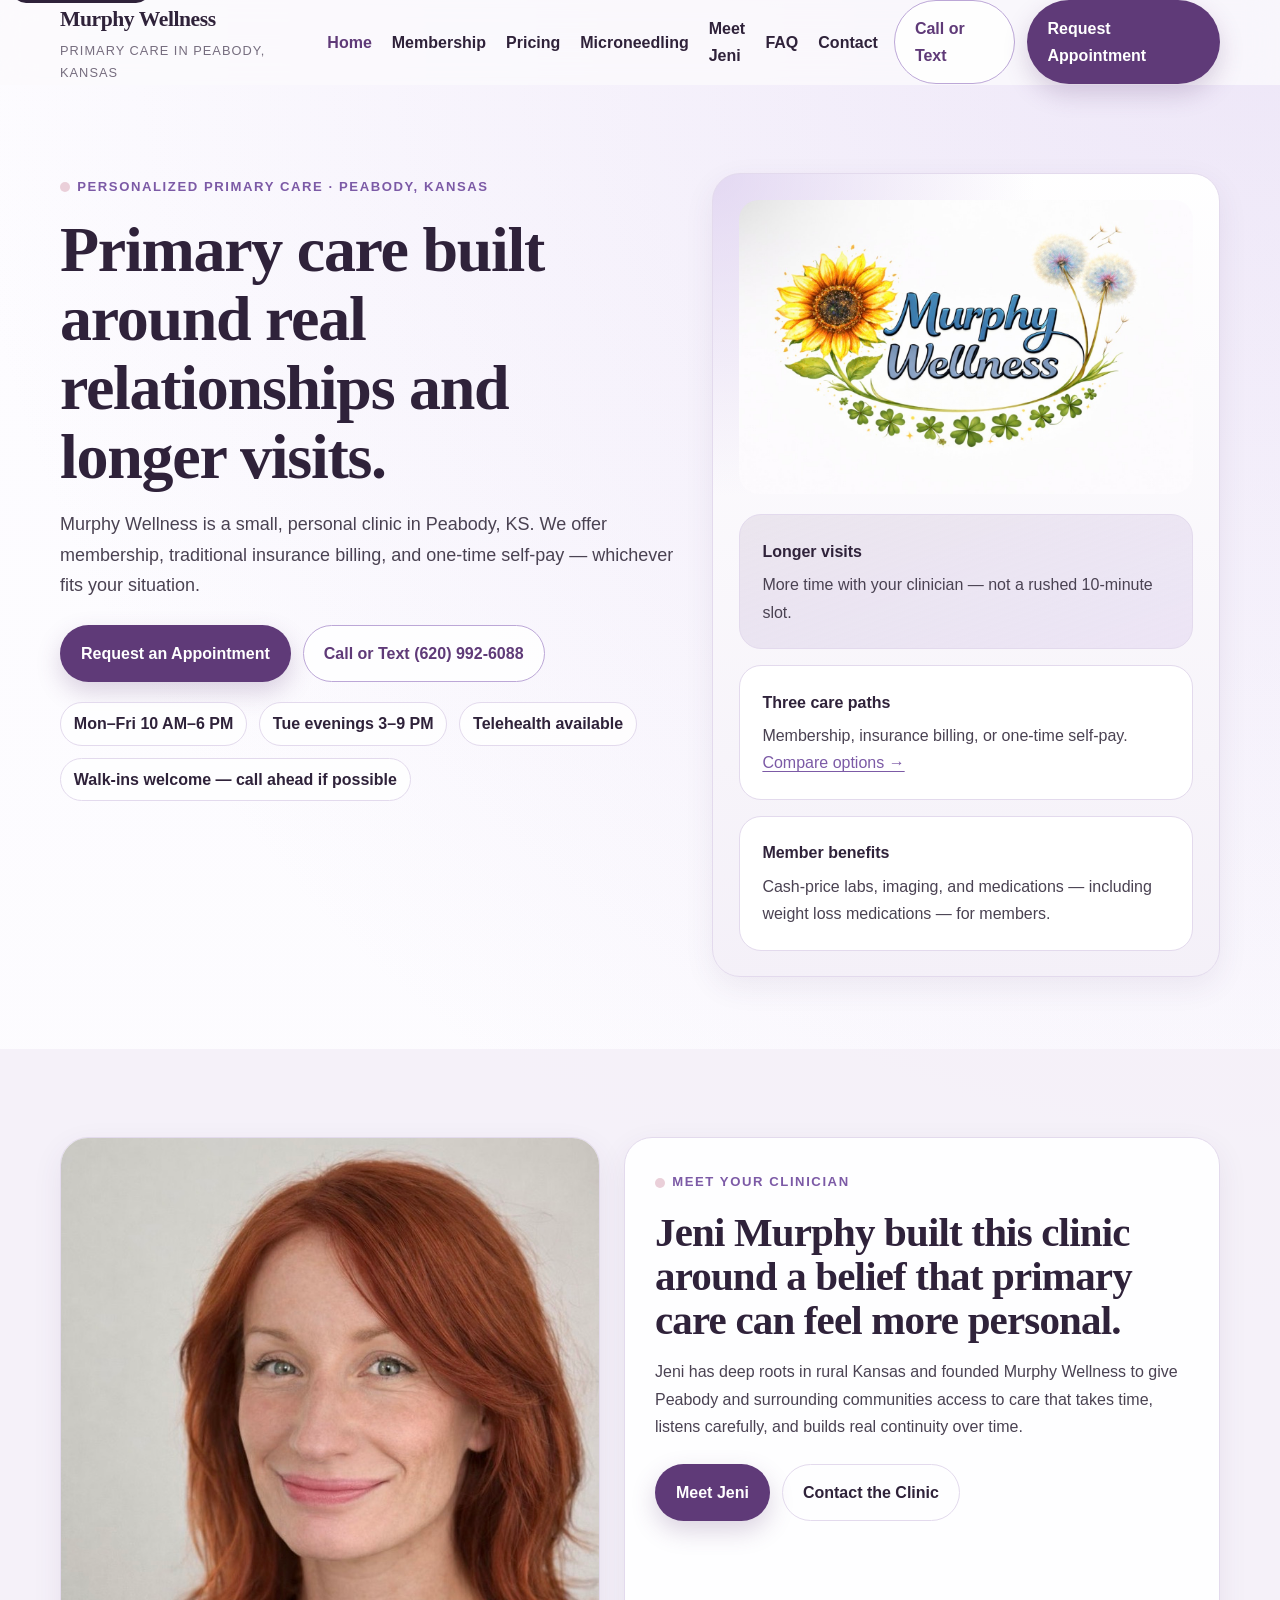
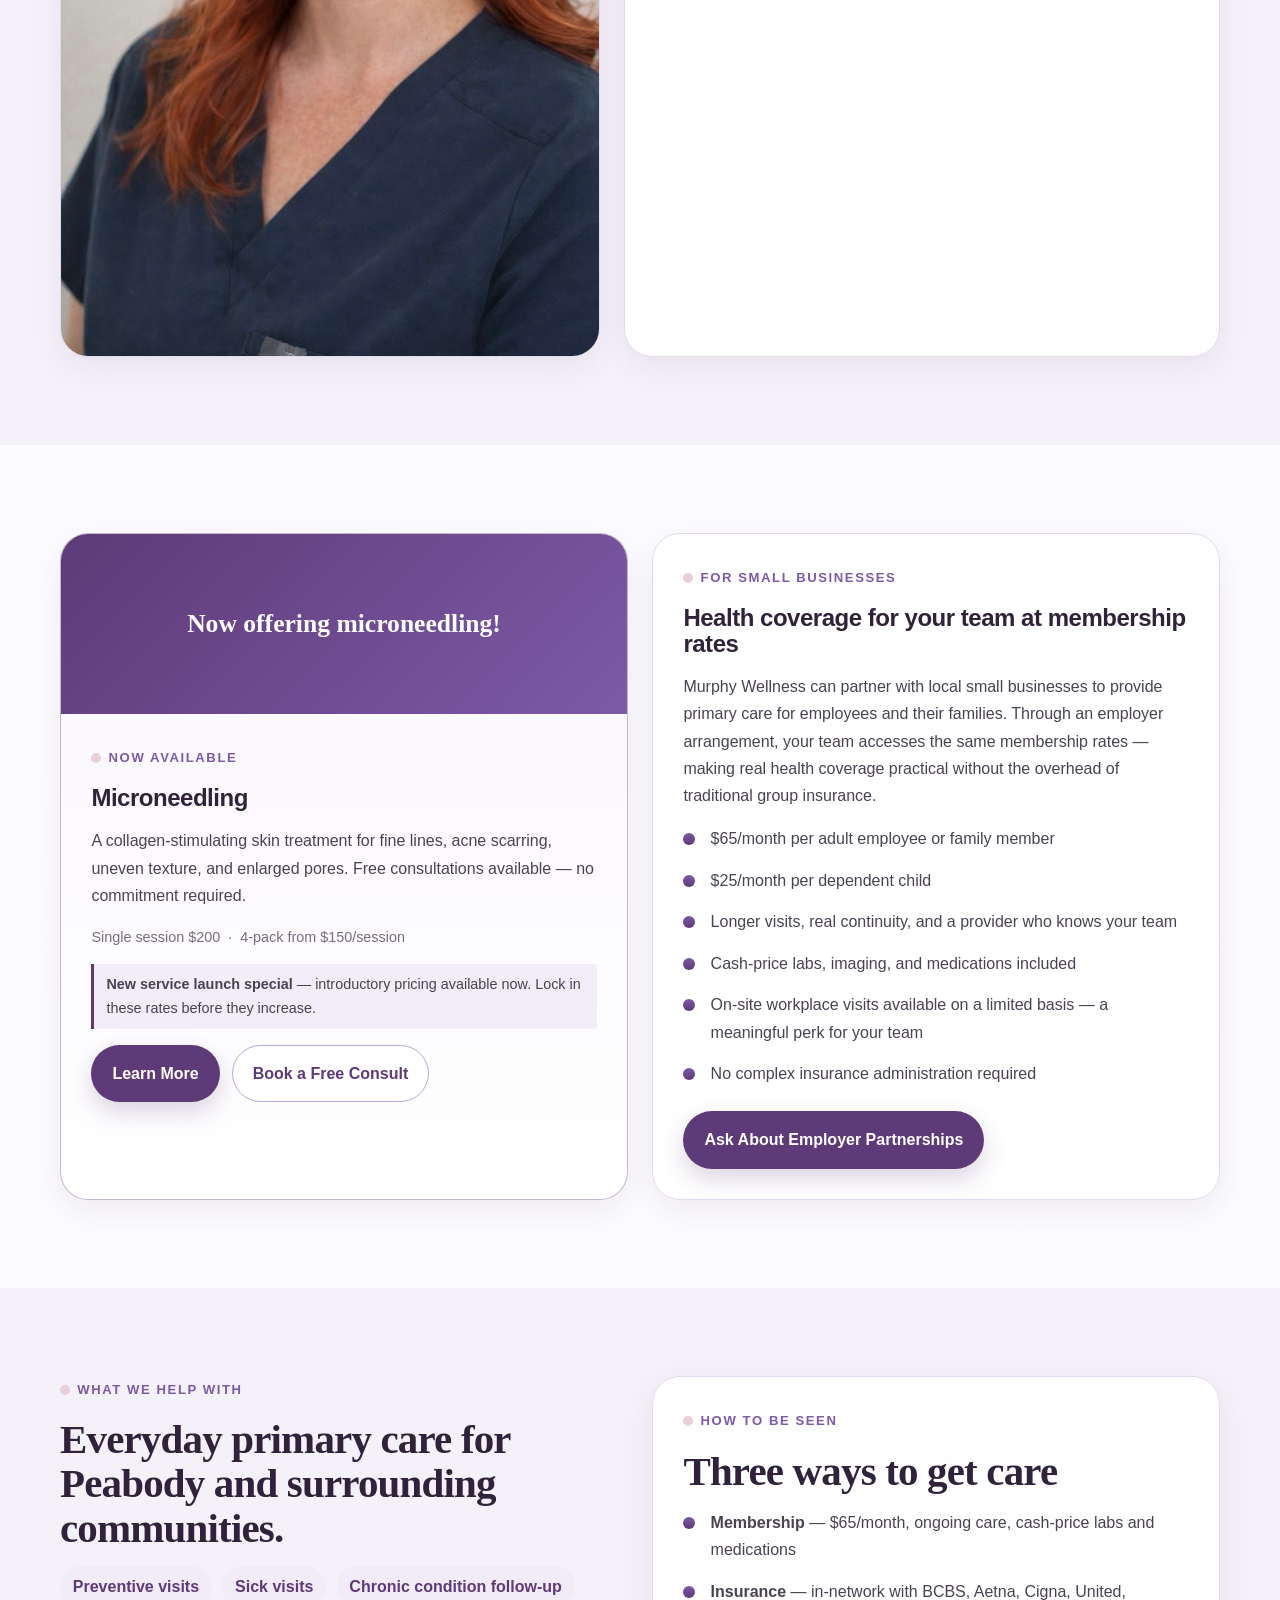
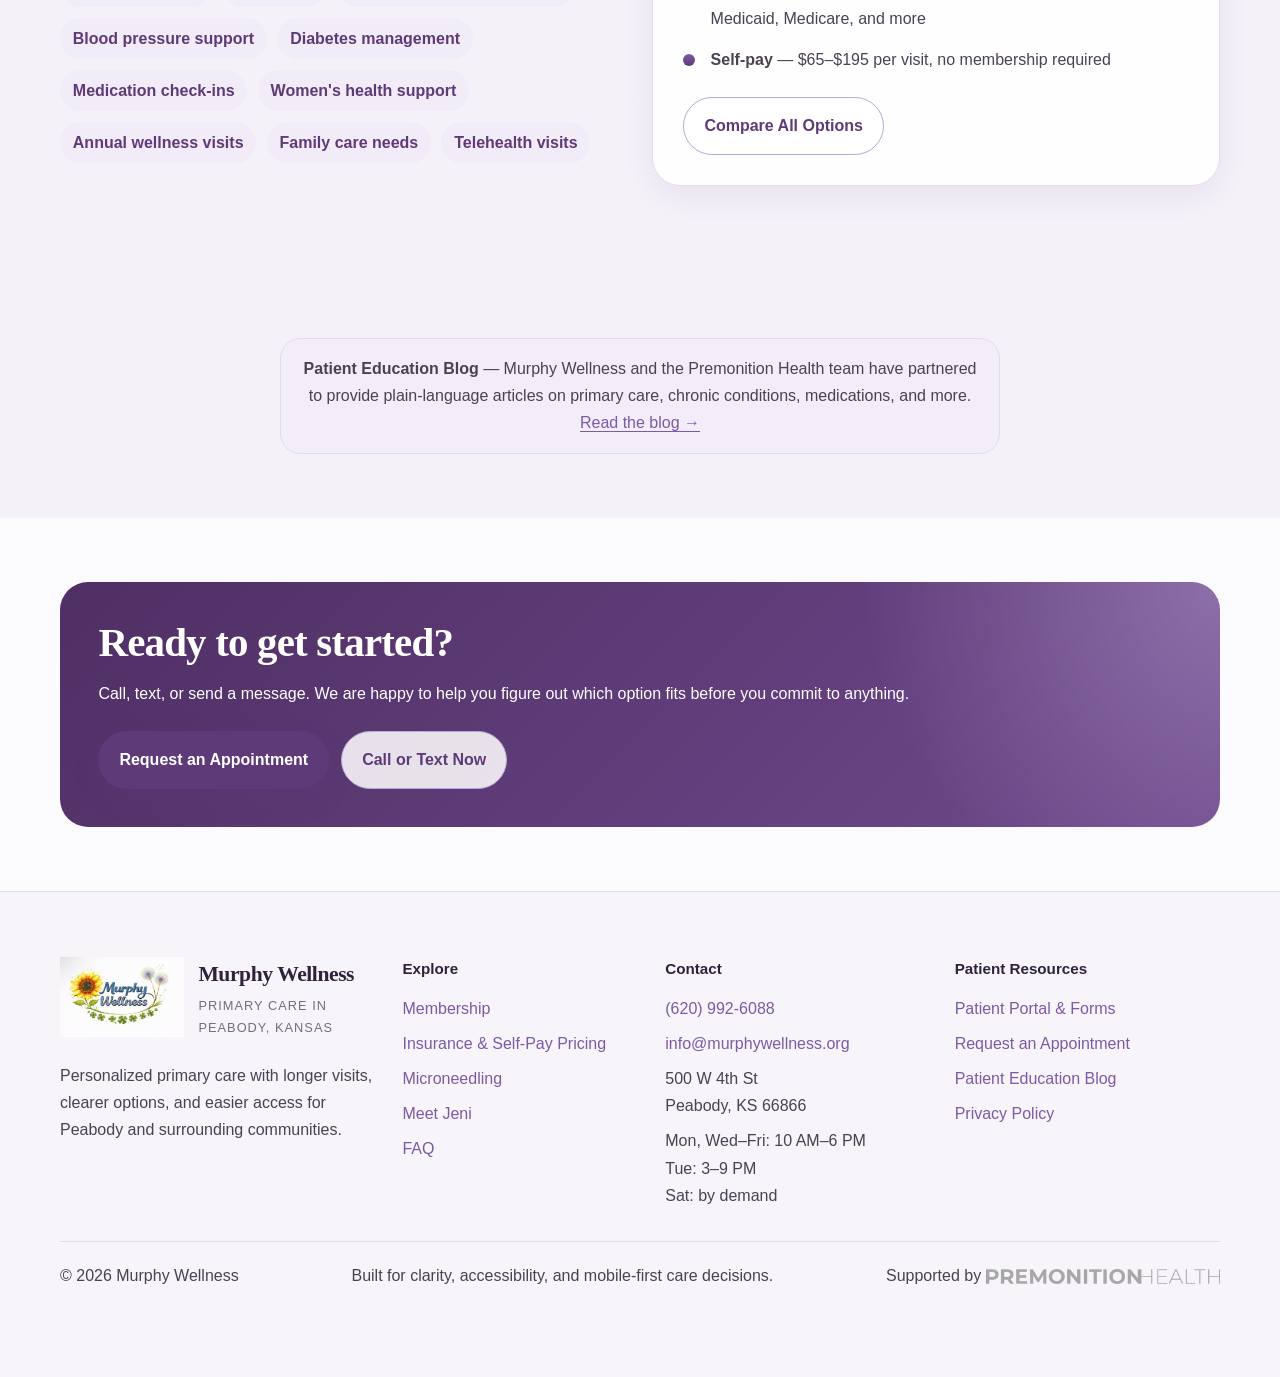
==== commit 230d3833: "Add introductory launch pricing notices to microneedling and home page Co-Authored-By: Claude Sonnet" ====
--- a/index.html
+++ b/index.html
@@ -1,6 +1,14 @@
 <!DOCTYPE html>
 <html lang="en">
 <head>
+  <!-- Google tag (gtag.js) -->
+  <script async src="https://www.googletagmanager.com/gtag/js?id=G-WLHS6NM4GN"></script>
+  <script>
+    window.dataLayer = window.dataLayer || [];
+    function gtag(){dataLayer.push(arguments);}
+    gtag('js', new Date());
+    gtag('config', 'G-WLHS6NM4GN');
+  </script>
   <meta charset="utf-8">
   <meta name="viewport" content="width=device-width, initial-scale=1">
   <title>Murphy Wellness | Personalized Primary Care in Peabody, KS</title>
@@ -188,13 +196,14 @@
       <div class="container grid-2">
         <article class="card featured-card" data-reveal style="overflow:hidden;padding:0;">
           <div style="width:100%;height:180px;display:flex;align-items:center;justify-content:center;background:linear-gradient(135deg,var(--color-primary) 0%,var(--color-secondary) 100%);">
-            <span style="font-family:var(--font-heading);font-size:clamp(1.4rem,3vw,2rem);font-weight:600;color:#fff;text-align:center;padding:0 1.5rem;line-height:1.2;">Now offering<br>microneedling!</span>
+            <span style="font-family:var(--font-heading);font-size:clamp(1.1rem,2.2vw,1.6rem);font-weight:600;color:#fff;text-align:center;padding:0 1.5rem;line-height:1.2;white-space:nowrap;">Now offering microneedling!</span>
           </div>
           <div style="padding:1.9rem;">
             <span class="eyebrow">Now available</span>
             <h3>Microneedling</h3>
             <p>A collagen-stimulating skin treatment for fine lines, acne scarring, uneven texture, and enlarged pores. Free consultations available — no commitment required.</p>
             <p style="font-size:0.9rem;color:var(--color-muted);">Single session $200 &nbsp;·&nbsp; 4-pack from $150/session</p>
+            <p style="font-size:0.9rem;background:var(--color-highlight);border-left:3px solid var(--color-primary);padding:0.5rem 0.75rem;margin:0.75rem 0 0;border-radius:0 4px 4px 0;"><strong>New service launch special</strong> — introductory pricing available now. Lock in these rates before they increase.</p>
             <div class="section-actions" style="margin-top:1rem;">
               <a class="button button-primary" href="microneedling.html">Learn More</a>
               <a class="button button-secondary" href="tel:16209926088">Book a Free Consult</a>
